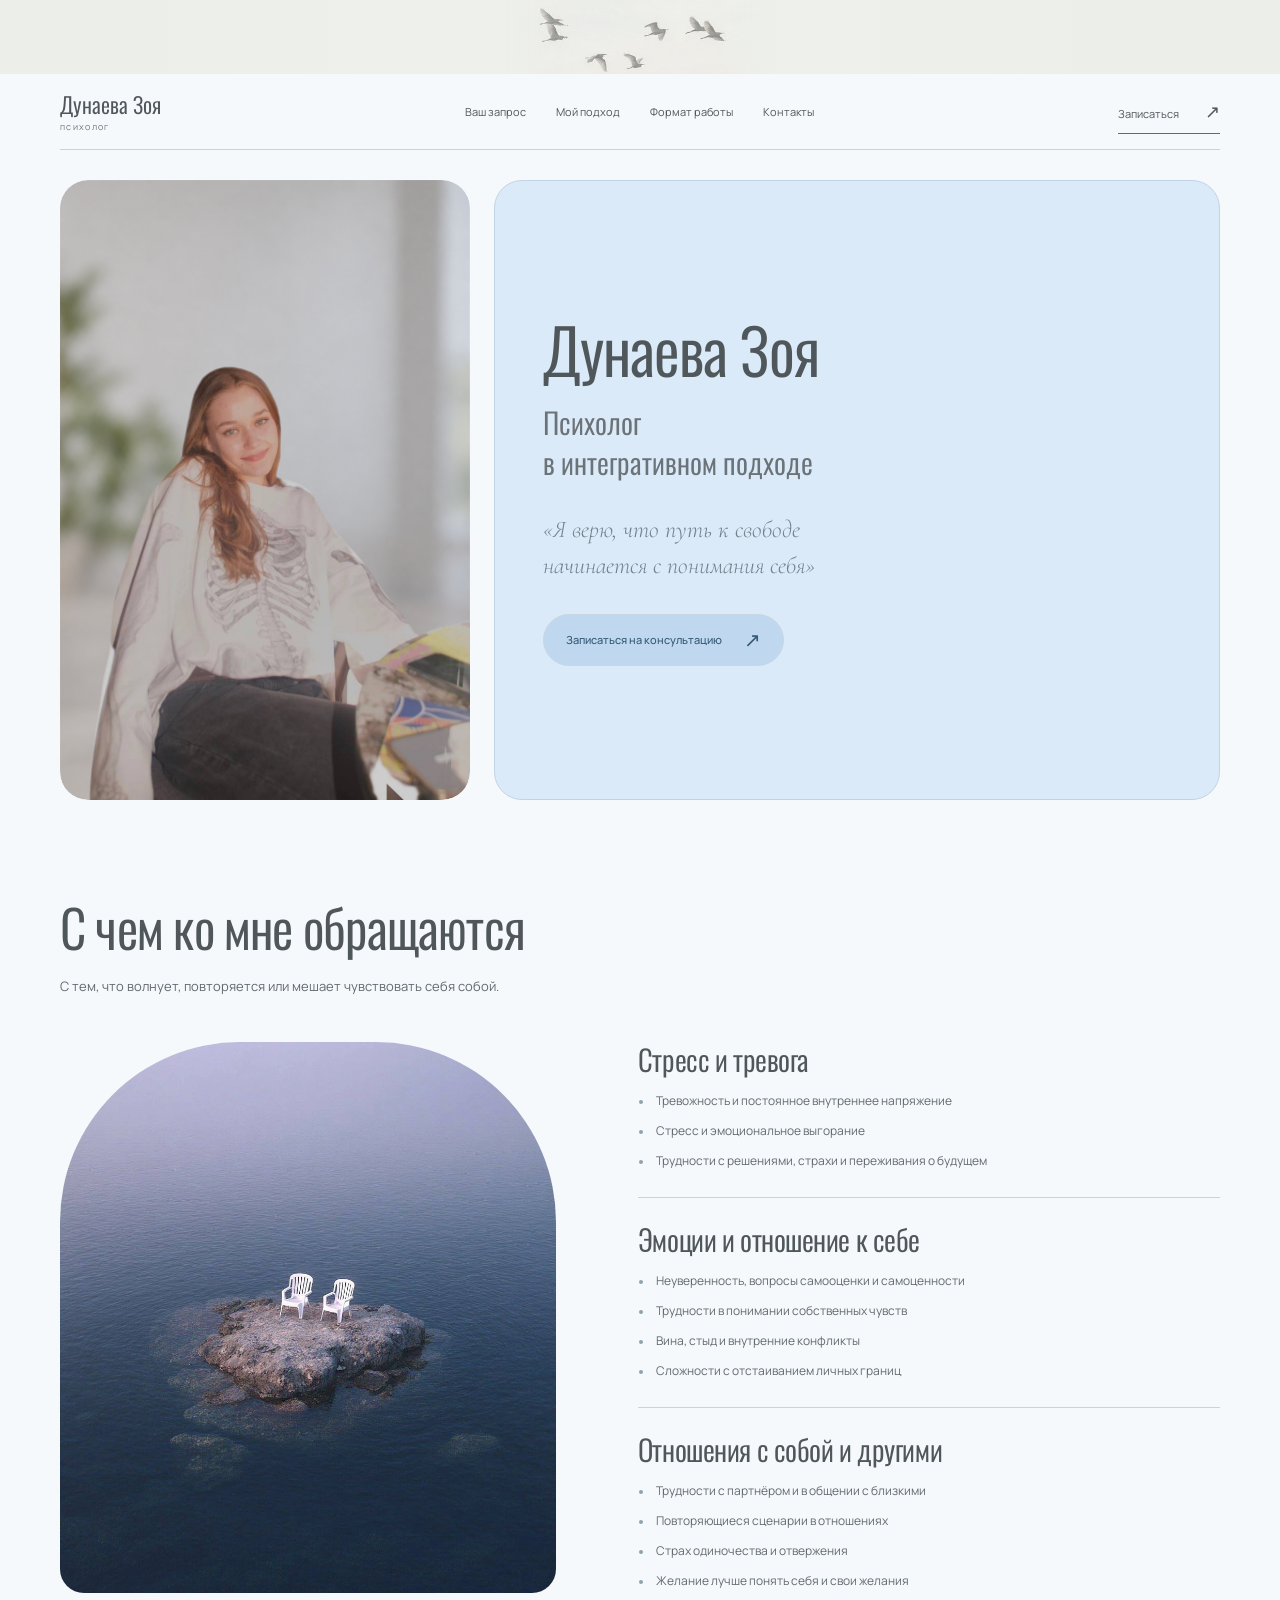
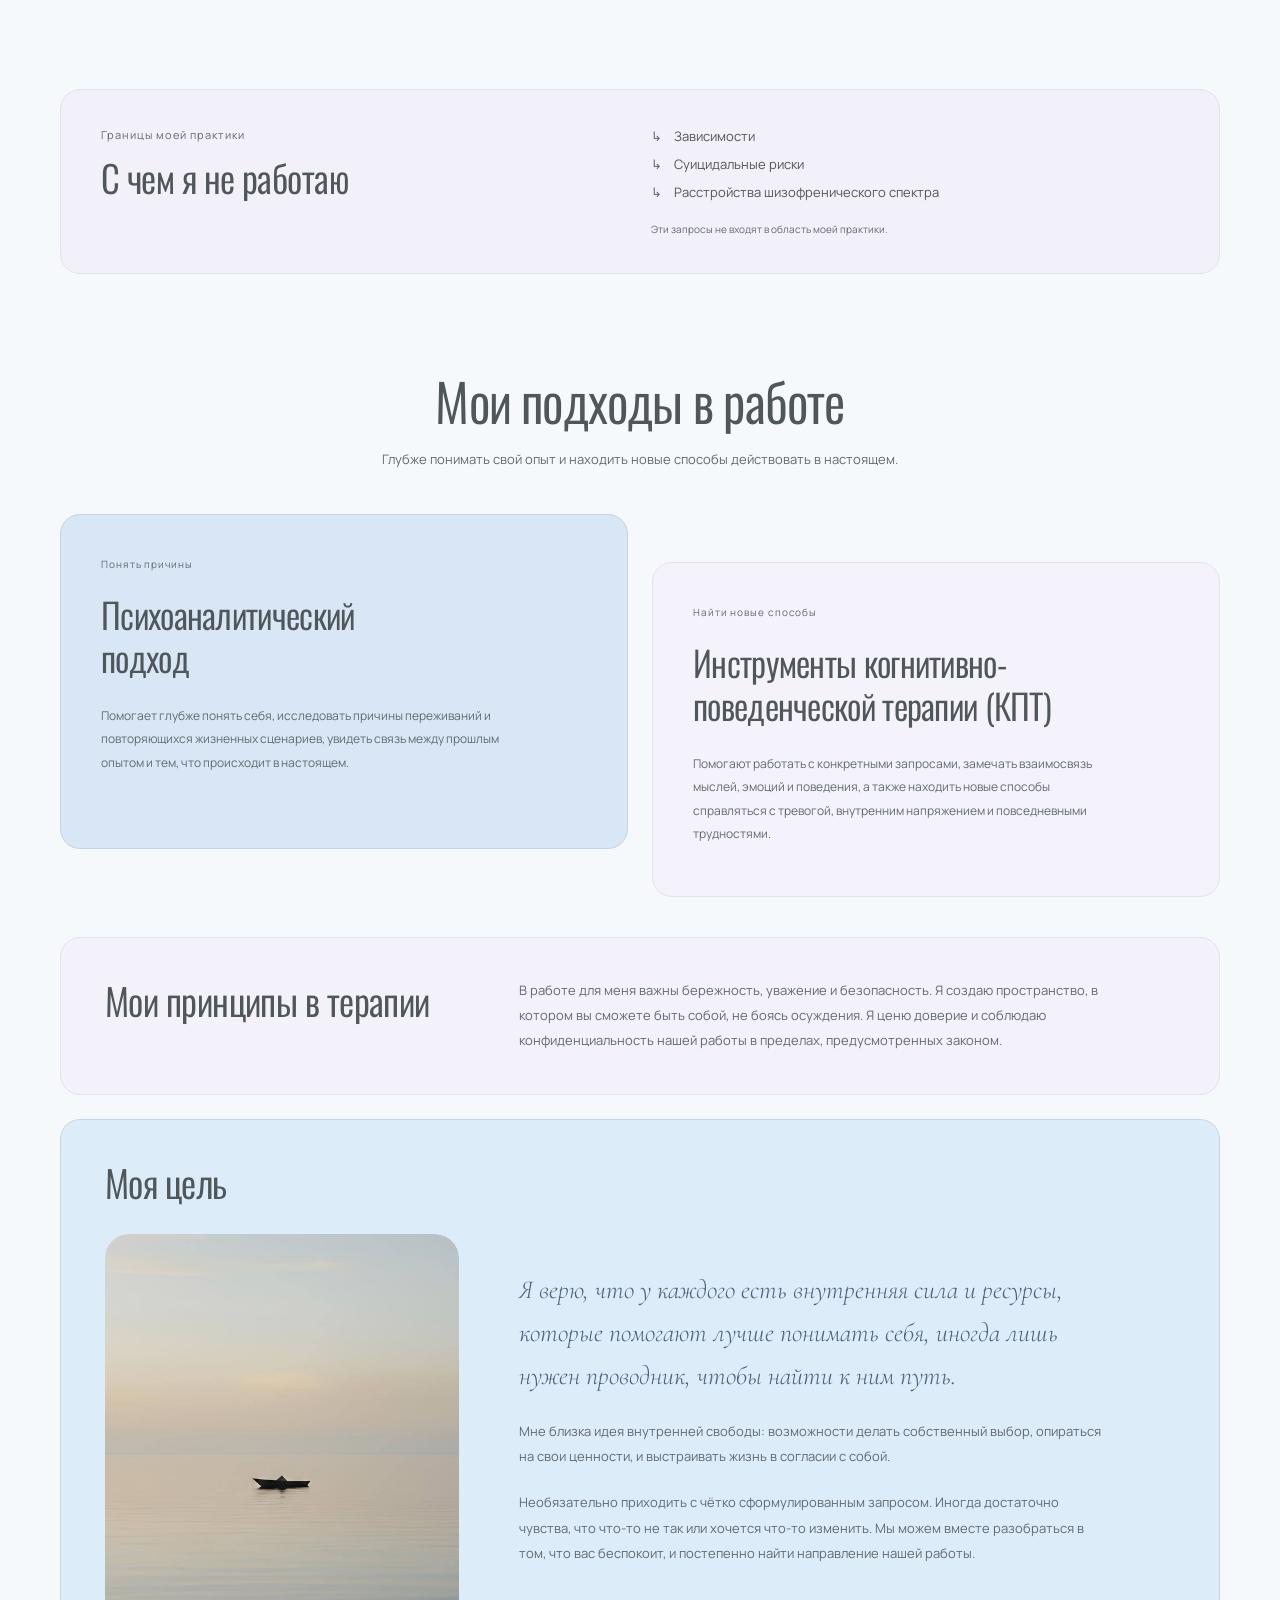
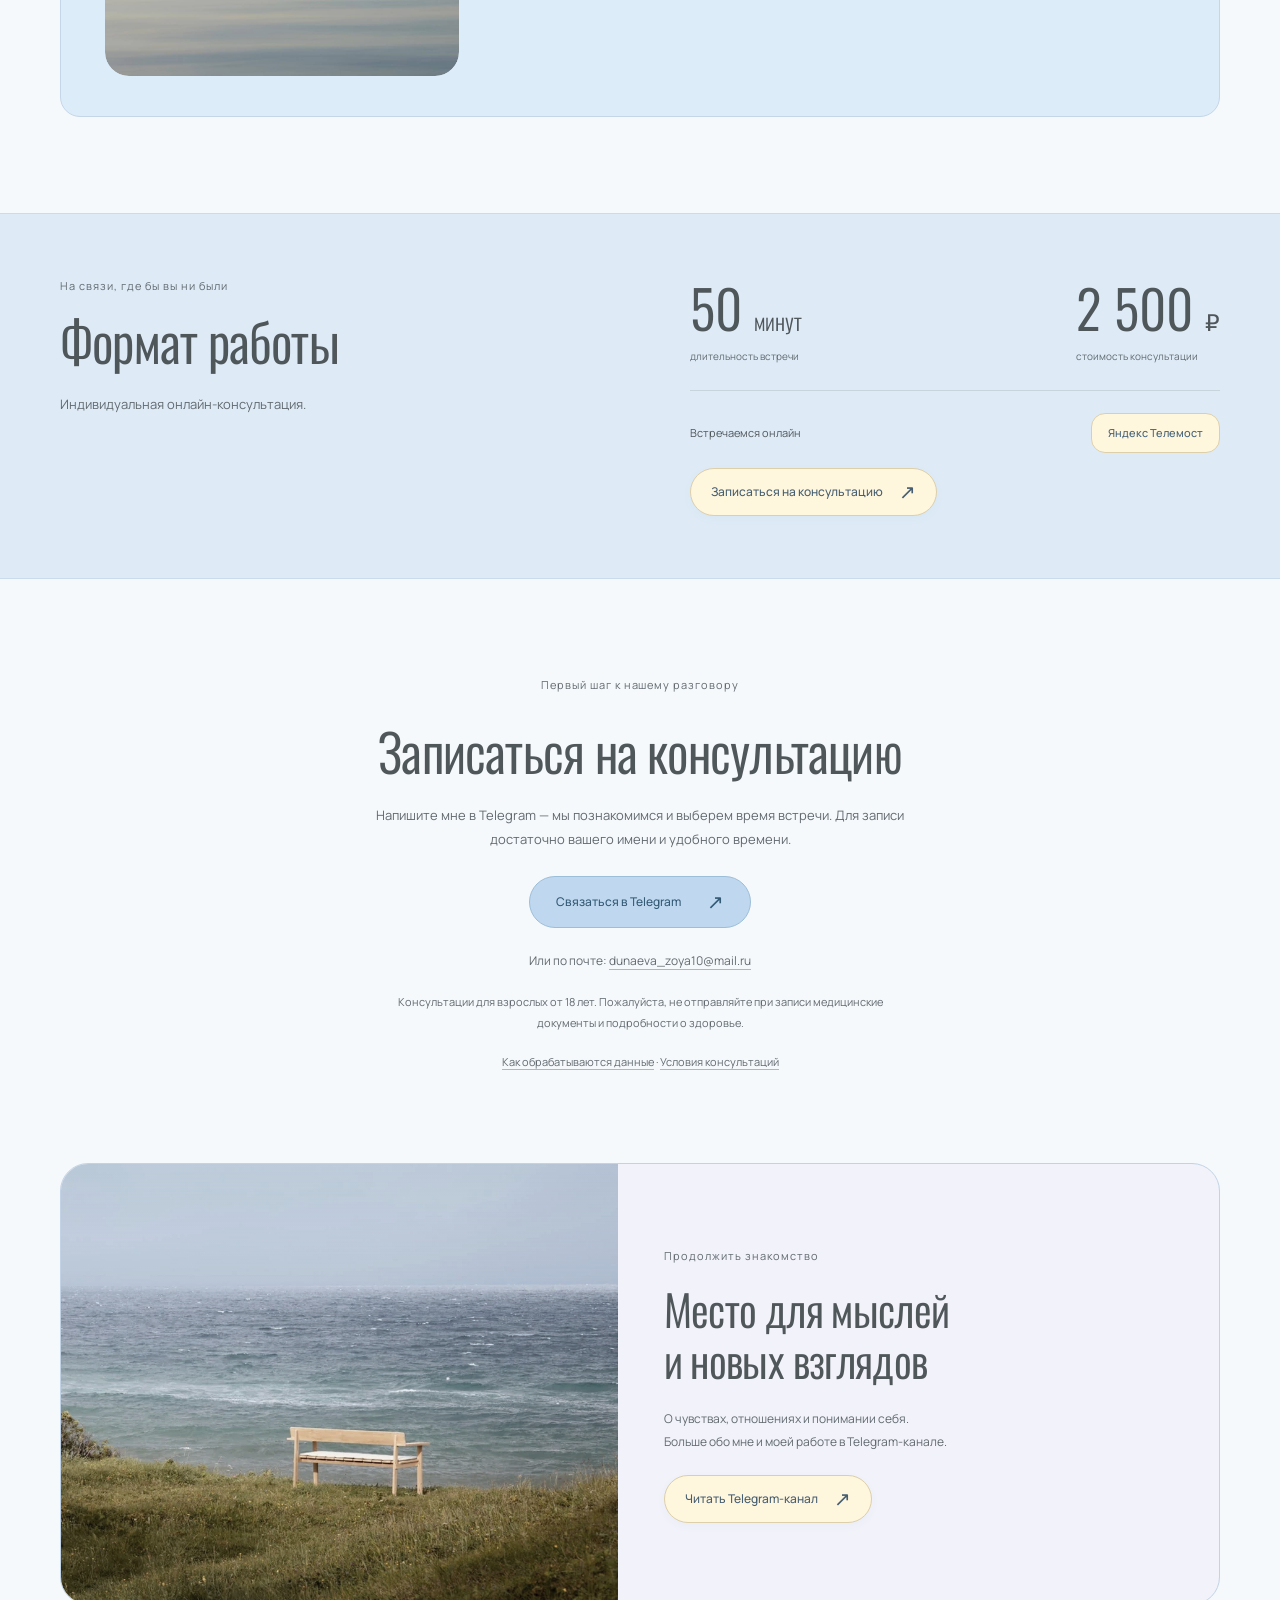
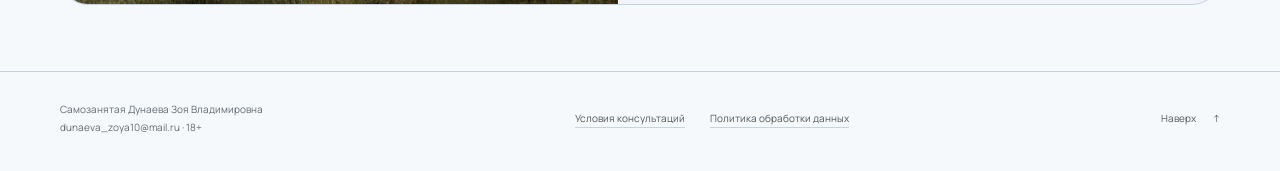
==== index.html @ 98faec57 "Publish static psychologist site for GitHub Pages" ====
<!doctype html>
<html lang="ru">
<head>
  <meta charset="utf-8">
  <meta name="viewport" content="width=device-width,initial-scale=1">
  <meta name="theme-color" content="#eaf0f3">
  <meta name="description" content="Дунаева Зоя, психолог в интегративном подходе. Индивидуальные онлайн-консультации: 50 минут, 2 500 ₽. Запись в Telegram.">
  <meta name="robots" content="noindex, nofollow">
  <title>Дунаева Зоя | Психолог в интегративном подходе</title>
  <link rel="icon" href="assets/favicon.svg" type="image/svg+xml">
  <link rel="preload" href="assets/oswald.woff2" as="font" type="font/woff2" crossorigin>
  <link rel="stylesheet" href="styles.css">
  <script src="app.js" defer></script>
</head>
<body>
  <a class="skip-link" href="#main">Перейти к содержимому</a>
  <div class="sky-strip" aria-hidden="true"><div class="sky-birds"><img src="assets/birds.webp" alt="" width="474" height="683"></div></div>
  <header class="header">
    <div class="container header-inner">
      <a class="wordmark" href="#home">Дунаева Зоя<span>психолог</span></a>
      <nav id="navigation" class="navigation" aria-label="Основная навигация"><a href="#requests">Ваш запрос</a><a href="#approach">Мой подход</a><a href="#format">Формат работы</a><a href="#contacts">Контакты</a></nav>
      <a class="nav-contact" href="#contacts">Записаться <span aria-hidden="true">↗</span></a>
      <button class="menu-toggle" type="button" aria-label="Открыть меню" aria-expanded="false" aria-controls="navigation"><span></span><span></span></button>
    </div>
  </header>

  <main id="main">
    <section class="hero container" id="home" aria-labelledby="hero-title">
      <div class="hero-portrait"><img class="portrait" src="assets/portrait-neutral-soft.webp" alt="Зоя Дунаева" width="1354" height="2048" fetchpriority="high"></div>
      <div class="hero-copy"><h1 id="hero-title">Дунаева Зоя</h1><p class="hero-role">Психолог<br>в интегративном подходе</p><p class="hero-quote">«Я верю, что путь к свободе начинается с понимания себя»</p><a class="button button-blue" href="#contacts">Записаться на консультацию <span aria-hidden="true">↗</span></a></div>
    </section>

    <section class="requests section container" id="requests" aria-labelledby="requests-title">
      <div class="section-heading"><h2 id="requests-title">С чем ко мне обращаются</h2><p>С тем, что волнует, повторяется или мешает чувствовать себя собой.</p></div>
      <div class="requests-layout"><figure class="chairs-photo"><img src="assets/chairs-blue.webp" alt="Два белых стула на небольшом островке среди голубого моря" width="960" height="1200" loading="lazy"></figure>
        <div class="request-groups"><article class="request-group"><h3>Стресс и тревога</h3><ul><li>Тревожность и постоянное внутреннее напряжение</li><li>Стресс и эмоциональное выгорание</li><li>Трудности с решениями, страхи и переживания о будущем</li></ul></article><article class="request-group"><h3>Эмоции и отношение к себе</h3><ul><li>Неуверенность, вопросы самооценки и самоценности</li><li>Трудности в понимании собственных чувств</li><li>Вина, стыд и внутренние конфликты</li><li>Сложности с отстаиванием личных границ</li></ul></article><article class="request-group"><h3>Отношения с собой и другими</h3><ul><li>Трудности с партнёром и в общении с близкими</li><li>Повторяющиеся сценарии в отношениях</li><li>Страх одиночества и отвержения</li><li>Желание лучше понять себя и свои желания</li></ul></article></div>
      </div>
    </section>

    <section class="boundaries container" aria-labelledby="boundaries-title"><div><p class="small-label">Границы моей практики</p><h2 id="boundaries-title">С чем я не работаю</h2></div><div class="boundaries-content"><ul><li>Зависимости</li><li>Суицидальные риски</li><li>Расстройства шизофренического спектра</li></ul><p>Эти запросы не входят в область моей практики.</p></div></section>

    <section class="approaches section container" id="approach" aria-labelledby="approach-title"><div class="section-heading"><h2 id="approach-title">Мои подходы в работе</h2><p>Глубже понимать свой опыт и находить новые способы действовать в настоящем.</p></div><div class="approach-grid"><article class="approach-card approach-deep"><p class="approach-caption">Понять причины</p><h3>Психоанали&shy;тический<br>подход</h3><p>Помогает глубже понять себя, исследовать причины переживаний и повторяющихся жизненных сценариев, увидеть связь между прошлым опытом и тем, что происходит в настоящем.</p></article><article class="approach-card approach-practical"><p class="approach-caption">Найти новые способы</p><h3>Инструменты когнитивно-<br>поведен&shy;ческой терапии (КПТ)</h3><p>Помогают работать с конкретными запросами, замечать взаимосвязь мыслей, эмоций и поведения, а также находить новые способы справляться с тревогой, внутренним напряжением и повседневными трудностями.</p></article></div></section>

    <section class="values container" id="principles" aria-label="Мои принципы и цель терапии">
      <article class="values-card values-principles" aria-labelledby="principles-title">
        <h2 id="principles-title">Мои принципы в терапии</h2>
        <div class="values-body"><p>В работе для меня важны бережность, уважение и безопасность. Я создаю пространство, в котором вы сможете быть собой, не боясь осуждения. Я ценю доверие и соблюдаю конфиденциальность нашей работы в пределах, предусмотренных законом.</p></div>
      </article>
      <article class="values-card values-goal" aria-labelledby="goal-title">
        <div class="goal-visual"><h2 id="goal-title">Моя цель</h2><figure class="goal-photo"><img src="assets/goal-boat.jpg" alt="Небольшая лодка на спокойной воде" width="1200" height="1800" loading="lazy"></figure></div>
        <div class="values-body">
          <p class="values-quote"><em>Я верю, что у каждого есть внутренняя сила и ресурсы, которые помогают лучше понимать себя, иногда лишь нужен проводник, чтобы найти к ним путь.</em></p>
          <p>Мне близка идея внутренней свободы: возможности делать собственный выбор, опираться на свои ценности, и выстраивать жизнь в согласии с собой.</p>
          <p>Необязательно приходить с чётко сформулированным запросом. Иногда достаточно чувства, что что-то не так или хочется что-то изменить. Мы можем вместе разобраться в том, что вас беспокоит, и постепенно найти направление нашей работы.</p>
        </div>
      </article>
    </section>

    <section class="format-section" id="format" aria-labelledby="format-title"><div class="container format-layout"><div class="format-intro"><p class="small-label">На связи, где бы вы ни были</p><h2 id="format-title">Формат работы</h2><p>Индивидуальная онлайн-консультация.</p></div><div class="format-details"><div class="format-numbers"><div><span class="format-value">50 <small>минут</small></span><p>длительность встречи</p></div><div><span class="format-value">2 500 <small>₽</small></span><p>стоимость консультации</p></div></div><div class="platform-row"><span>Встречаемся онлайн</span><strong class="platform-badge">Яндекс Телемост</strong></div><a class="button button-pastel" href="#contacts">Записаться на консультацию <span aria-hidden="true">↗</span></a></div></div></section>

    <section class="contacts section container" id="contacts" aria-labelledby="contacts-title">
      <p class="small-label">Первый шаг к нашему разговору</p><h2 id="contacts-title">Записаться на консультацию</h2>
      <p class="contact-intro">Напишите мне в Telegram — мы познакомимся и выберем время встречи. Для записи достаточно вашего имени и удобного времени.</p>
      <a class="button button-blue" href="https://t.me/dunaevazoya" target="_blank" rel="noopener noreferrer">Связаться в Telegram <span aria-hidden="true">↗</span></a>
      <p class="contact-email">Или по почте: <a href="mailto:dunaeva_zoya10@mail.ru">dunaeva_zoya10@mail.ru</a></p>
      <p class="contact-note">Консультации для взрослых от 18 лет. Пожалуйста, не отправляйте при записи медицинские документы и подробности о здоровье.</p>
      <p class="contact-legal"><a href="privacy/">Как обрабатываются данные</a><span aria-hidden="true"> · </span><a href="terms/">Условия консультаций</a></p>
    </section>

    <section class="journal container" aria-labelledby="journal-title"><div class="journal-photo"><img class="journal-image" src="assets/sea.webp" alt="Скамейка на тихом морском берегу" width="900" height="1600" loading="lazy"></div><div class="journal-content"><p class="small-label">Продолжить знакомство</p><h2 id="journal-title">Место для мыслей<br>и новых взглядов</h2><p>О чувствах, отношениях и понимании себя.<br>Больше обо мне и моей работе в Telegram-канале.</p><a class="button button-pastel" href="https://t.me/justliveandgo" target="_blank" rel="noopener noreferrer">Читать Telegram-канал <span aria-hidden="true">↗</span></a></div></section>
  </main>

  <footer class="footer"><div class="container footer-inner"><p>Самозанятая Дунаева Зоя Владимировна<br><a href="mailto:dunaeva_zoya10@mail.ru">dunaeva_zoya10@mail.ru</a> · 18+</p><div class="footer-links"><a href="terms/">Условия консультаций</a><a href="privacy/">Политика обработки данных</a></div><a href="#home" aria-label="Наверх страницы">Наверх <span aria-hidden="true">↑</span></a></div></footer>
</body>
</html>
---- styles.css ----
@font-face{font-family:'Cormorant Garamond';src:url('assets/cormorant-garamond-italic.woff2') format('woff2');font-style:italic;font-weight:300 700;font-display:swap}
@font-face{font-family:Lora;src:url('assets/lora-italic.woff2') format('woff2');font-style:italic;font-weight:400 700;font-display:swap}
@font-face{font-family:Oswald;src:url('assets/oswald.woff2') format('woff2');font-style:normal;font-weight:200 700;font-display:swap}
@font-face{font-family:Manrope;src:url('assets/manrope.woff2') format('woff2');font-style:normal;font-weight:200 800;font-display:swap}
@font-face{font-family:Cormorant;src:url('assets/cormorant.woff2') format('woff2');font-style:normal;font-weight:300 700;font-display:swap}
/* Soft blue-gray surfaces; cream is reserved for the primary action.
   Radii: pill actions, 28px feature surfaces, 20px content panels.
   Layers: sticky navigation 10, accessibility link 30, native dialog top layer. */
:root{--page:#f5f9fc;--surface:#fafcfd;--wash:#e5edf1;--ink:#50575b;--muted:#626a70;--line:#c7d4dc;--blue:#526e7f;--blue-hover:#425d6d;--hero:#daeaf8;--cream:#f6f0de;--soft-white:#f8fbfd;--action:#bfd8ef;--action-hover:#adcce6;--action-ink:#345a76;--radius:28px;color-scheme:light}
*{box-sizing:border-box}html{scroll-behavior:smooth;scroll-padding-top:96px}body{margin:0;background:var(--page);color:var(--ink);font-family:Manrope,Arial,sans-serif;font-size:14px;line-height:1.8;font-weight:400;-webkit-font-smoothing:antialiased}a{color:inherit;text-decoration:none}button{font:inherit;cursor:pointer}button,a{-webkit-tap-highlight-color:transparent}button{color:inherit}h1,h2,h3,p,figure,ul{margin:0}h1,h2,h3{font-family:Oswald,'Arial Narrow',sans-serif;font-weight:350;line-height:1.18;letter-spacing:-.015em}h2{font-size:clamp(36px,4.2vw,52px)}p{color:var(--muted)}a:focus-visible,button:focus-visible{outline:2px solid var(--blue);outline-offset:5px}::selection{background:var(--blue);color:var(--surface)}.container{width:min(1160px,calc(100% - 96px));margin-inline:auto}.section{padding-block:96px}.small-label{font-size:11px;letter-spacing:.09em;font-weight:400}.button{display:inline-flex;align-items:center;justify-content:center;gap:26px;padding:15px 26px;border-radius:100px;border:1px solid transparent;font-size:12px;font-weight:500;line-height:1.65;white-space:nowrap;transition:background .2s,transform .2s,box-shadow .2s}.button>span{font-size:20px;line-height:1;font-weight:300}.button:active{transform:translateY(1px)}.button-cream{background:var(--cream);color:#344c59}.button-cream:hover{background:#fff9e9;box-shadow:0 5px 18px #263c4414}.button-blue{background:var(--action);color:var(--action-ink);border-color:#9dbed9}.button-blue:hover{background:var(--action-hover)}.button-pastel{background:#fff6de;color:#465e70;border:1px solid #ddcfaa;box-shadow:0 3px 10px #54789809;white-space:normal;text-align:left;justify-content:space-between;gap:16px;padding:13px 20px;max-width:100%}.button-pastel:hover{background:#fffbe9;border-color:#cabc94}.text-link{display:inline-flex;align-items:center;gap:30px;font-size:12px;line-height:1.6;padding:8px 0;border:0;border-bottom:1px solid var(--line);background:transparent;color:var(--ink);transition:color .2s,border-color .2s}.text-link span{font-size:21px;font-weight:300}.text-link:hover{color:var(--blue-hover);border-color:var(--blue)}.skip-link{position:fixed;left:20px;top:-80px;z-index:30;background:var(--blue);color:var(--surface);padding:10px 15px}.skip-link:focus{top:15px}
.sky-strip{height:74px;background:#eceeea;overflow:hidden;position:relative}.sky-strip::after{content:'';position:absolute;inset:0;background:linear-gradient(90deg,#eceeea00,#f8faf632 45%,#eceeea00);pointer-events:none}.sky-birds{position:absolute;inset:0;margin:auto;width:270px;overflow:hidden;mask-image:linear-gradient(90deg,transparent,#000 18%,#000 82%,transparent)}.sky-birds img{position:absolute;width:100%;height:auto;top:50%;transform:translateY(-55%);filter:saturate(.25) brightness(1.14);opacity:.54}.header{position:sticky;top:0;z-index:10;background:#f5f9fcf5;backdrop-filter:blur(12px)}.header-inner{height:76px;display:flex;justify-content:space-between;align-items:center;gap:25px;border-bottom:1px solid var(--line)}.wordmark{font-family:Oswald,'Arial Narrow',sans-serif;font-size:22px;font-weight:350;white-space:nowrap;line-height:1.3}.wordmark span{display:block;font-family:Manrope,Arial,sans-serif;font-size:9px;letter-spacing:.15em;color:var(--muted);margin-top:3px}.navigation{display:flex;gap:30px;align-items:center;font-size:11px}.navigation a{white-space:nowrap;padding-block:6px;transition:color .2s}.navigation a:hover{color:#213f52}.nav-contact{font-size:11px;border-bottom:1px solid var(--blue);padding:6px 0;white-space:nowrap}.nav-contact span{font-size:18px;margin-left:24px}.menu-toggle{display:none;background:none;border:0;padding:10px}.menu-toggle span{display:block;width:22px;height:1px;margin:6px 0;background:var(--ink)}
/* Separate photo and text panels; frame boundaries provide natural cropping. */
.hero{margin-top:30px;display:grid;grid-template-columns:minmax(0,410px) minmax(0,1fr);gap:24px;height:auto;min-height:0;isolation:isolate;align-items:stretch}
.hero-portrait{position:relative;height:auto;min-width:0;overflow:hidden;border-radius:var(--radius);align-self:start}
.portrait{display:block;width:100%;height:auto;border-radius:inherit}
.hero-copy{height:100%;display:flex;flex-direction:column;align-items:flex-start;justify-content:center;padding:42px 48px;border-radius:var(--radius);background:var(--hero);min-width:0}
.hero h1{color:var(--ink);font-size:clamp(47px,4.9vw,68px);font-weight:350;line-height:1.12}
.hero-role{font-family:Oswald,'Arial Narrow',sans-serif;font-weight:350;color:#6b7278;font-size:29px;line-height:1.4;margin-top:17px}
.hero-quote{font-family:'Cormorant Garamond',Georgia,serif;font-style:italic;color:#74828e;font-size:24px;line-height:1.5;font-weight:300;max-width:360px;margin-top:29px;letter-spacing:normal;text-wrap:balance}
.hero .button{margin-top:30px;font-size:11px;padding:15px 22px;gap:22px;border-color:#c8d7e1}
.hero .button:focus-visible{outline-color:var(--blue)}
.section-heading{max-width:760px;margin-bottom:44px}.section-heading>p{font-size:13px;margin-top:17px;max-width:600px}.requests-layout{display:grid;grid-template-columns:.92fr 1.08fr;gap:82px;align-items:start}.chairs-photo{padding-top:9px;position:sticky;top:115px}.chairs-photo img{display:block;width:100%;aspect-ratio:4/4.7;object-fit:cover;object-position:50% 65%;border-radius:180px 180px 24px 24px;filter:saturate(.25);opacity:.9}.request-group+.request-group{margin-top:24px;padding-top:24px;border-top:1px solid var(--line)}.request-group h3{font-size:29px;margin-bottom:14px}.request-group ul{list-style:none;padding:0;display:grid;gap:8px}.request-group li{position:relative;padding-left:18px;color:var(--muted);font-size:12px;line-height:1.85}.request-group li::before{content:'';width:4px;height:4px;border-radius:50%;background:#8fa3ae;position:absolute;left:1px;top:10px}
.boundaries{background:#f2f0f8;border-radius:20px;padding:35px 40px;display:grid;grid-template-columns:1fr 1.1fr;gap:70px}.boundaries .small-label{margin-bottom:12px}.boundaries h2{font-size:37px}.boundaries-content{align-self:center}.boundaries-content ul{list-style:none;padding:0;display:grid;gap:5px}.boundaries-content li{font-size:13px}.boundaries-content li::before{content:'↳';margin-right:12px;color:var(--muted)}.boundaries-content>p{font-size:10px;margin-top:15px}
.approaches{padding-bottom:40px}.approaches .section-heading{text-align:center;margin-inline:auto;margin-bottom:42px}.approaches .section-heading p{margin-inline:auto}.approach-grid{display:grid;grid-template-columns:1fr 1fr;gap:24px;align-items:start}.approach-card{padding:40px 40px 43px;border-radius:20px;position:relative;overflow:hidden;min-height:335px}.approach-deep{background:#d8e6f6}.approach-practical{background:#f4f2fa;margin-top:48px}.approach-caption{font-size:10px;letter-spacing:.09em;margin-bottom:20px}.approach-card h3{hyphens:manual;overflow-wrap:break-word;font-size:35px;line-height:1.25;letter-spacing:-.02em;position:relative}.approach-card>p:last-child{font-size:12px;line-height:1.95;margin-top:24px;max-width:415px;position:relative}.approach-abbreviation{position:absolute;right:24px;top:30px;font-family:Oswald,sans-serif;font-weight:200;line-height:1;font-size:74px;letter-spacing:-.04em;color:#d7e1e5;opacity:.7;pointer-events:none}.approach-practical h3{max-width:365px}
.format-section{padding-block:62px;background:#deebf7}.format-layout{display:grid;grid-template-columns:1fr 1fr;gap:100px}.format-intro .small-label{margin-bottom:15px}.format-intro>p:last-child{font-size:13px;max-width:325px;margin-top:21px}.format-details{align-self:center}.format-numbers{display:flex;gap:65px;justify-content:space-between}.format-value{font-family:Oswald,'Arial Narrow',sans-serif;font-size:53px;font-weight:350;line-height:1.2;white-space:nowrap}.format-value small{font-size:23px;font-weight:300}.format-numbers p{font-size:10px;margin-top:8px}.platform-row{display:flex;flex-wrap:wrap;justify-content:space-between;gap:12px;align-items:center;border-top:1px solid var(--line);padding-top:22px;margin-top:25px;font-size:11px}.platform-row strong{font-weight:500}.platform-badge{display:inline-flex;align-items:center;justify-content:center;padding:10px 16px;background:#fff6de;border:1px solid #ddcfaa;border-radius:14px;color:#46637a;line-height:1.6}.platform-row strong span{margin-left:14px}.format-details .button{margin-top:15px}
.contacts{text-align:center;padding-block:96px 90px}.contacts .small-label{margin-bottom:22px}.contacts h2{font-size:clamp(36px,4.2vw,52px);line-height:1.3}.contacts h2>span{color:var(--muted)}.contacts .button{margin-top:32px}.availability-note{font-size:10px;margin-top:14px}.journal{display:grid;grid-template-columns:1fr 1.08fr;overflow:hidden;min-height:370px;border-radius:var(--radius);background:#f1f2fa;margin-bottom:66px}.journal-photo{position:relative;min-width:0;overflow:hidden}.journal-photo::after{content:"";position:absolute;inset:0;background:linear-gradient(to bottom,#6b92b344,transparent 66%);pointer-events:none;mix-blend-mode:multiply}.journal-image{display:block;width:100%;height:100%;max-height:440px;object-fit:cover;object-position:center 67%;filter:saturate(.65)}.journal-content{padding:42px 46px;align-self:center}.journal-content .small-label{margin-bottom:17px}.journal-content h2{font-size:43px;line-height:1.2}.journal-content>p:not(.small-label):not(.channel-note){font-size:12px;line-height:1.95;margin-top:21px}.journal-content .button{margin-top:21px}.journal-content .channel-note{font-size:9px;margin-top:10px}.footer{padding-block:28px 35px;border-top:1px solid var(--line)}.footer-inner{display:flex;justify-content:space-between;gap:25px;align-items:center}.footer p,.footer a,.footer button{font-size:10px}.footer-links{display:flex;gap:25px}.footer button{background:none;padding:3px 0;border:0;border-bottom:1px solid var(--line);color:var(--muted)}.footer a>span{margin-left:15px}
.notice-dialog{border:1px solid var(--line);border-radius:24px;background:var(--page);color:var(--ink);padding:44px 38px 35px;width:min(460px,calc(100% - 32px));max-height:85vh;box-shadow:0 16px 70px #354d5b26}.notice-dialog::backdrop{background:#334b5966;backdrop-filter:blur(5px)}.notice-dialog .small-label{font-size:10px;max-width:85%;margin-bottom:20px}.notice-dialog h2{font-size:39px;line-height:1.2;max-width:340px}.notice-dialog #notice-description{font-size:13px;margin-top:22px;line-height:1.85}.dialog-close{position:absolute;right:19px;top:12px;font-size:29px;font-weight:300;padding:3px 8px;border:0;background:transparent;line-height:1.3}.notice-dialog .button{margin-top:28px;padding:12px 28px;font-size:12px}
@media(min-width:1500px){.hero{height:auto}.portrait{min-height:0}}
@media(max-width:1100px){.container{width:calc(100% - 64px)}.hero-copy{padding:45px 28px}.hero{height:auto;grid-template-columns:minmax(0,.9fr) minmax(0,1.1fr)}.portrait{min-height:0}.hero h1{font-size:57px}.hero-role{font-size:27px}.hero-quote{font-size:24px}.navigation{gap:22px}.requests-layout{gap:55px}.format-layout{gap:65px}.approach-card{padding:35px 30px}.approach-card h3{font-size:32px}.approach-abbreviation{font-size:65px}.boundaries{gap:45px}.journal-content{padding:35px}.journal-content h2{font-size:39px}}
@media(max-width:850px){.container{width:calc(100% - 48px)}.header-inner{height:70px;gap:18px}.navigation{gap:18px;font-size:10px}.wordmark{font-size:20px}.nav-contact{font-size:10px}.nav-contact span{margin-left:13px}.hero{margin-top:24px;height:auto;min-height:0}.hero-copy{padding:35px 23px}.hero h1{font-size:48px}.hero-role{font-size:24px}.hero-quote{font-size:24px;margin-top:22px}.hero-kicker{font-size:8px;margin-bottom:20px}.hero .button{font-size:10px;padding:13px 17px;gap:17px;margin-top:26px}.portrait{min-height:0}.requests-layout{gap:37px}.request-group h3{font-size:26px}.request-group li{font-size:11px}.chairs-photo img{aspect-ratio:4/6}.boundaries{padding:30px;gap:32px}.boundaries h2{font-size:33px}.boundaries-content li{font-size:11px}.approach-card{padding:30px 25px;min-height:365px}.approach-card h3{font-size:29px}.approach-card>p:last-child{font-size:11px}.format-layout{gap:40px}.format-numbers{gap:20px}.format-value{font-size:46px}.format-value small{font-size:19px}.platform-row{font-size:10px}.journal-content{padding:32px}.journal-content h2{font-size:34px}.journal-content>p:not(.small-label):not(.channel-note){font-size:11px}.footer-inner{gap:15px}.footer-links{gap:17px}.footer p,.footer a,.footer button{font-size:9px}}
@media(max-width:700px){html{scroll-padding-top:90px}.container{width:calc(100% - 36px)}.section{padding-block:64px}.sky-strip{height:48px}.sky-birds{width:210px}.sky-birds img{transform:translateY(-55%)}.header-inner{height:69px}.wordmark{font-size:21px}.wordmark span{font-size:8px}.nav-contact{margin-left:auto;font-size:10px}.nav-contact span{margin-left:16px}.menu-toggle{display:block;margin-right:-5px}.navigation{display:none;position:absolute;top:69px;left:0;right:0;background:var(--page);padding:24px;border-bottom:1px solid var(--line);font-size:13px;gap:15px;box-shadow:0 10px 20px #354d5b0d}.navigation.is-open{display:flex;flex-direction:column;align-items:flex-start}.hero{margin-top:18px;grid-template-columns:1fr;height:auto;min-height:0;gap:14px}.hero-portrait{height:auto;min-height:0;order:0;border-radius:24px}.portrait{min-height:0;height:auto;border-radius:24px}.hero-portrait::after{box-shadow:none}.hero-copy{order:1;padding:30px 28px 34px;border-radius:24px}.hero h1{font-size:clamp(45px,12vw,65px)}.hero-kicker{font-size:8px;letter-spacing:.08em;margin-bottom:15px}.hero-role{font-size:26px;margin-top:12px;line-height:1.4}.hero-role br{display:none}.hero-quote{font-size:24px;max-width:340px;margin-top:22px}.hero .button{font-size:11px;padding:15px 21px;gap:25px;margin-top:25px}.section-heading{margin-bottom:30px}.section-heading>p{font-size:12px;line-height:1.8;margin-top:16px}.requests-layout{grid-template-columns:1fr;gap:30px}.chairs-photo{position:relative;top:auto;padding-top:0}.chairs-photo img{aspect-ratio:1.45;object-position:50% 78%;border-radius:130px 130px 22px 22px}.request-group h3{font-size:28px;margin-bottom:13px}.request-group li{font-size:12px;line-height:1.85}.request-group+.request-group{margin-top:23px;padding-top:23px}.boundaries{grid-template-columns:1fr;gap:24px;padding:28px 25px}.boundaries h2{font-size:34px}.boundaries .small-label{font-size:10px}.boundaries-content li{font-size:12px}.boundaries-content>p{font-size:10px}.approaches .section-heading{text-align:left;margin-bottom:30px}.approach-grid{grid-template-columns:1fr;gap:20px}.approach-card{padding:30px 27px 33px;min-height:0}.approach-practical{margin-top:0}.approach-card h3{font-size:32px}.approach-caption{font-size:10px;margin-bottom:18px}.approach-card>p:last-child{font-size:12px;margin-top:22px;line-height:1.9}.approach-abbreviation{font-size:68px;right:20px;top:29px}.format-section{padding-block:46px}.format-layout{grid-template-columns:1fr;gap:33px}.format-intro>p:last-child{font-size:12px;margin-top:20px;max-width:330px}.format-intro .small-label{font-size:10px;margin-bottom:15px}.format-numbers{gap:25px;justify-content:flex-start}.format-numbers>div{flex:1}.format-value{font-size:48px}.format-value small{font-size:21px}.platform-row{font-size:11px;margin-top:25px;padding-top:19px}.format-details .button{font-size:11px;margin-top:17px}.contacts{padding-block:67px 64px}.contacts .small-label{font-size:9px;margin-bottom:18px}.contacts h2{font-size:36px;line-height:1.35}.contacts h2 br{display:none}.contacts .button{margin-top:27px;font-size:12px}.availability-note{font-size:9px;margin-top:12px}.journal{grid-template-columns:1fr;min-height:0;margin-bottom:45px;border-radius:24px}.journal-image{height:275px;max-height:none;object-position:center 68%}.journal-content{padding:30px 27px 33px}.journal-content h2{font-size:38px}.journal-content .small-label{font-size:10px;margin-bottom:17px}.journal-content>p:not(.small-label):not(.channel-note){font-size:12px;margin-top:20px}.journal-content .button{font-size:12px;margin-top:20px}.journal-content .channel-note{font-size:9px}.footer{padding-block:24px 28px}.footer-inner{flex-wrap:wrap;gap:19px}.footer-inner>p{font-size:10px;width:75%;order:0}.footer-inner>a{order:1;margin-left:auto;font-size:10px}.footer-links{order:2;width:100%;flex-wrap:wrap;gap:10px 22px}.footer button{font-size:10px}.footer a>span{margin-left:8px}.notice-dialog{padding:39px 26px 30px}.notice-dialog h2{font-size:36px}}
@media(max-width:370px){.hero-portrait{height:auto}.hero-copy{padding-inline:23px}.hero h1{font-size:45px}.hero-role{font-size:24px}.hero-quote{font-size:24px}.hero .button{gap:15px;padding-inline:18px;font-size:10px}.format-value{font-size:42px}.format-value small{font-size:18px}}
/* On desktop the photograph and text have the same height. */
.requests-layout{align-items:stretch}
.chairs-photo{position:relative;top:auto;padding-top:0;min-height:0}
.chairs-photo img{position:absolute;inset:0;height:100%;aspect-ratio:auto;object-position:50% 50%;filter:none;opacity:1}

@media(max-width:700px){.chairs-photo img{position:static;height:auto;aspect-ratio:1.45;object-position:50% 54%}}
/* More distinct blue and lavender surfaces, with the existing radius scale. */
.hero-copy,.approach-deep,.journal{border:1px solid #c2d3e5}
.boundaries,.approach-practical{border:1px solid #e5e0ed}
.format-section{border-block:1px solid #cadbee}
.values{padding-block:0 96px}
.values-card{display:grid;grid-template-columns:.7fr 1.3fr;gap:60px;padding:40px 44px;border-radius:20px;border:1px solid #e5e0ed;min-width:0}
.values-card+.values-card{margin-top:24px}
.values-principles{background:#f3f1f9}
.values-goal{background:#ddecf9;border-color:#c5d6e8}
.values-card h2{font-size:37px;line-height:1.25;text-wrap:balance}
.values-body{min-width:0;max-width:65ch}
.values-body p{font-size:13px;line-height:1.95}
.values-body p+p{margin-top:21px}
.values-body .values-quote{font-family:'Cormorant Garamond',Georgia,serif;font-size:26px;line-height:1.65;font-weight:300;color:#4b627b}
.values-quote em{font-style:italic}
@media(max-width:1100px){.values-card{gap:36px;padding:35px}.values-card h2{font-size:34px}.values-body .values-quote{font-size:19px}}
@media(max-width:850px){.values-card{grid-template-columns:.75fr 1.25fr;gap:28px;padding:30px}.values-card h2{font-size:31px}.values-body p{font-size:12px}}
@media(max-width:700px){.approaches.section{padding-bottom:28px}.values{padding-bottom:64px}.values-card{grid-template-columns:1fr;gap:22px;padding:29px 25px}.values-card+.values-card{margin-top:20px}.values-card h2{font-size:34px;text-wrap:initial}.values-body p{font-size:12px;line-height:1.9}.values-body .values-quote{font-size:25px;line-height:1.65}.values-body p+p{margin-top:19px}}
.goal-visual{min-width:0}
.goal-photo{margin-top:28px;border-radius:24px;overflow:hidden}
.goal-photo img{display:block;width:100%;height:auto;aspect-ratio:4/5;object-fit:cover;object-position:50% 60%;border-radius:inherit}
.values-goal .values-body{align-self:center}
.contact-intro{max-width:550px;margin:20px auto 0;font-size:13px}
.contacts>.button{margin-top:25px}
.contact-email{font-size:12px;margin-top:22px}
.contact-email a,.contact-legal a,.legal-document a,.legal-header>a:last-child{border-bottom:1px solid #a7b9c6}
.contact-note{max-width:520px;margin:20px auto 0;font-size:11px;line-height:1.9}
.contact-legal{font-size:11px;margin-top:18px;line-height:2}
.footer-links a{border-bottom:1px solid var(--line)}
.legal-header{display:flex;align-items:center;justify-content:space-between;gap:24px;padding-block:30px;border-bottom:1px solid var(--line)}
.legal-header>a:last-child{font-size:12px;white-space:nowrap}
.legal-document{max-width:850px;padding-block:55px 70px;overflow-wrap:anywhere}
.legal-document h1{font-size:clamp(34px,5vw,53px);line-height:1.25;margin-top:20px;max-width:750px}
.legal-document .legal-lead{font-size:16px;line-height:1.9;margin-top:25px}
.legal-document section{margin-top:34px}
.legal-document h2{font-size:28px;line-height:1.4;margin-bottom:14px}
.legal-document p{font-size:14px;line-height:1.95}
.legal-document p+p{margin-top:15px}
@media(max-width:700px){.contact-intro{font-size:12px}.contact-note,.contact-legal{font-size:11px}.legal-header{padding-block:22px}.legal-document{padding-block:35px 50px}.legal-document p{font-size:13px}.legal-document .legal-lead{font-size:14px}.legal-document h2{font-size:26px}.legal-document .small-label{font-size:9px}.footer-links a{font-size:10px}}
@media(max-width:700px){.goal-photo{width:100%;max-width:270px;margin:24px auto 4px;border-radius:22px}.goal-photo img{aspect-ratio:1.1;object-position:50% 60%}}
@media(prefers-reduced-motion:reduce){html{scroll-behavior:auto}*,*::before,*::after{transition:none!important;animation:none!important}}
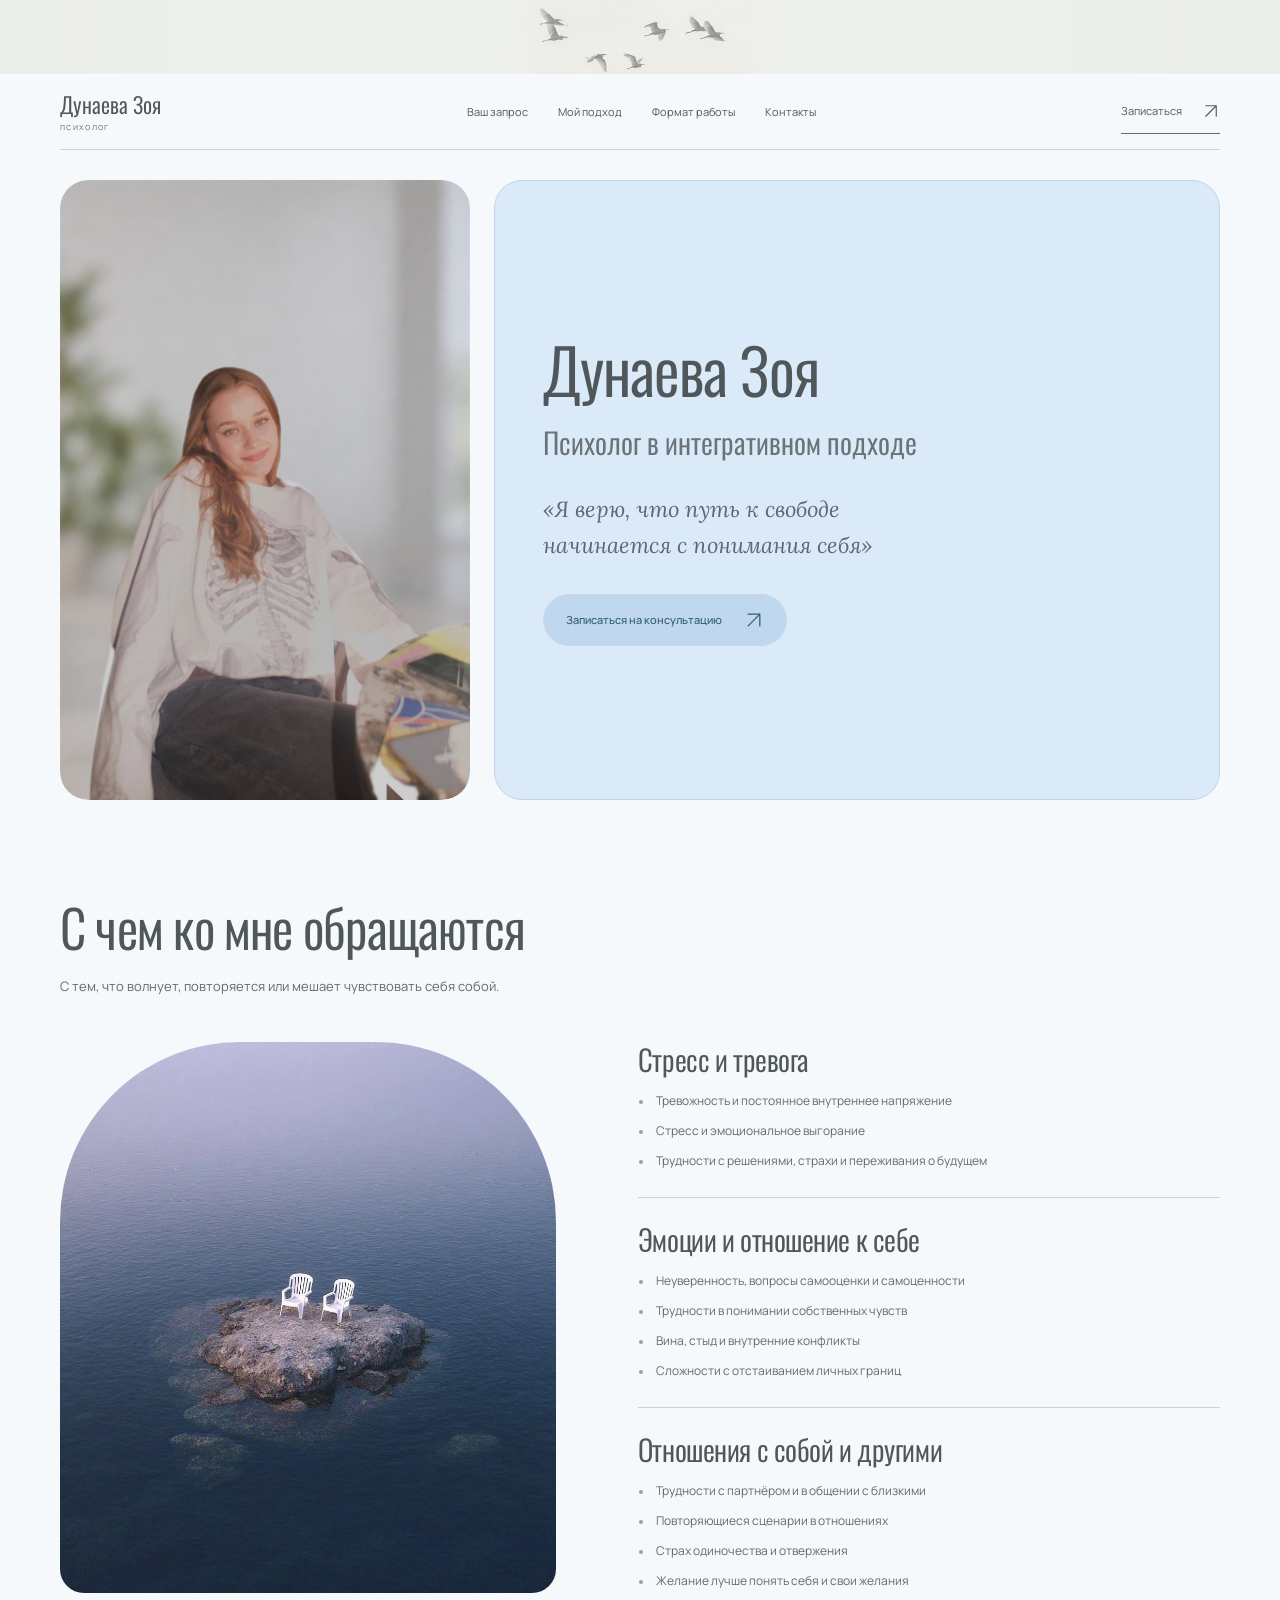
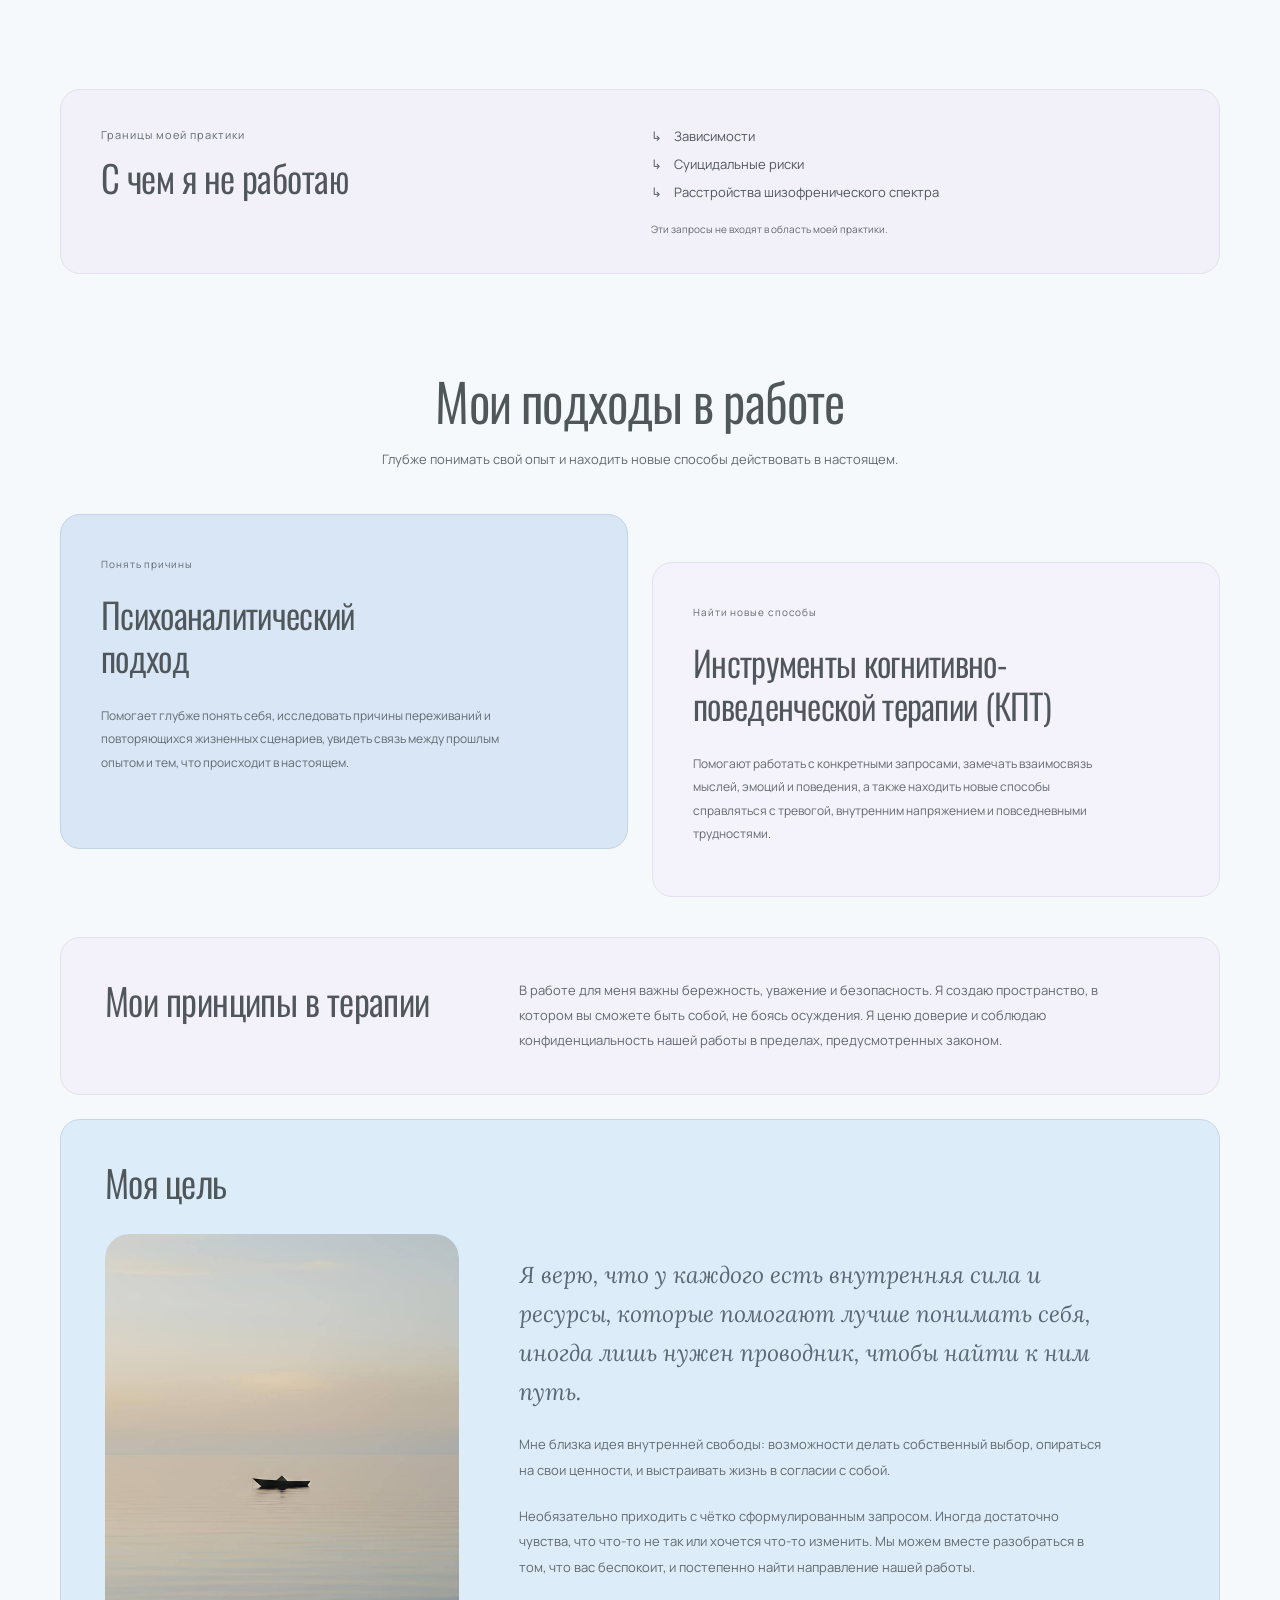
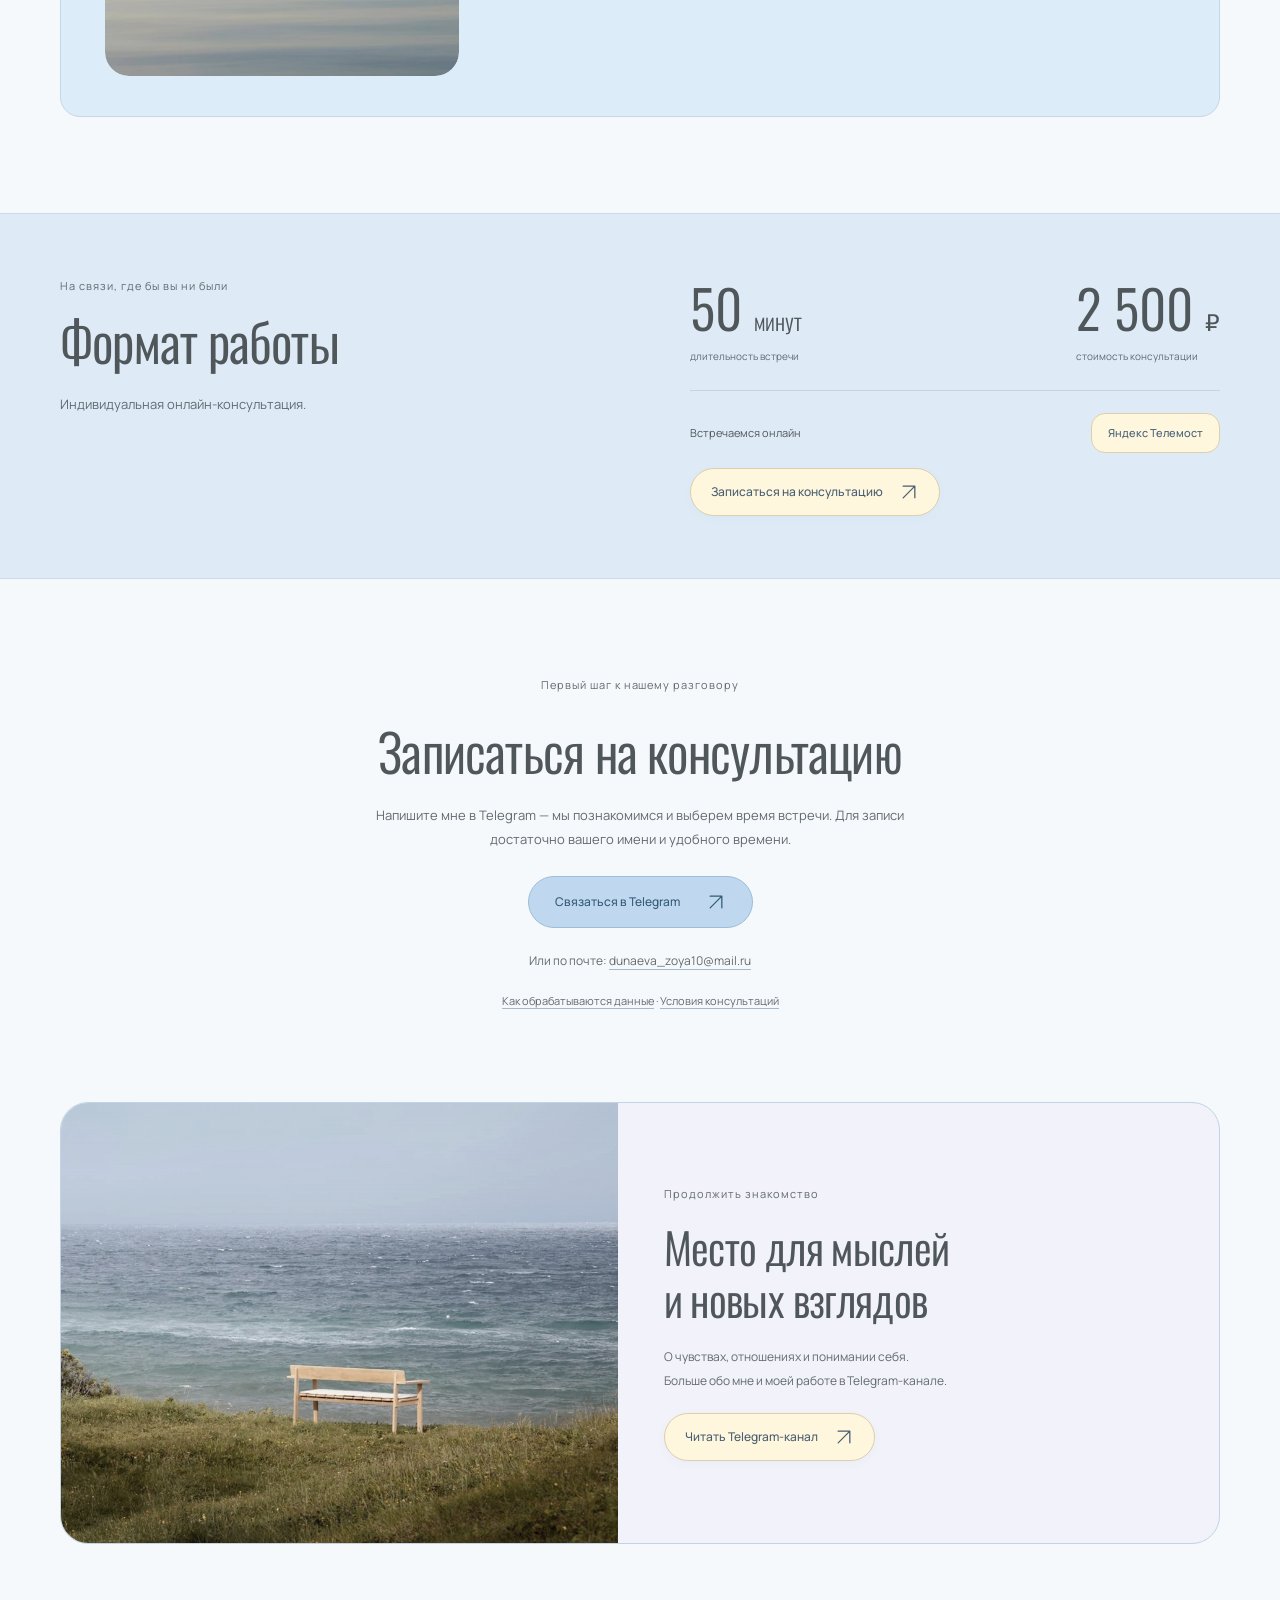
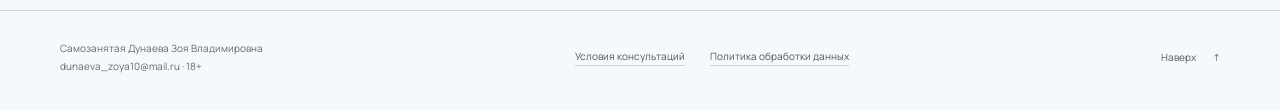
==== commit a4718b5a: "Improve mobile typography and remove contact notice" ====
--- a/index.html
+++ b/index.html
@@ -9,7 +9,7 @@
   <title>Дунаева Зоя | Психолог в интегративном подходе</title>
   <link rel="icon" href="assets/favicon.svg" type="image/svg+xml">
   <link rel="preload" href="assets/oswald.woff2" as="font" type="font/woff2" crossorigin>
-  <link rel="stylesheet" href="styles.css">
+  <link rel="stylesheet" href="styles.css?v=20261028-2">
   <script src="app.js" defer></script>
 </head>
 <body>
@@ -19,7 +19,7 @@
     <div class="container header-inner">
       <a class="wordmark" href="#home">Дунаева Зоя<span>психолог</span></a>
       <nav id="navigation" class="navigation" aria-label="Основная навигация"><a href="#requests">Ваш запрос</a><a href="#approach">Мой подход</a><a href="#format">Формат работы</a><a href="#contacts">Контакты</a></nav>
-      <a class="nav-contact" href="#contacts">Записаться <span aria-hidden="true">↗</span></a>
+      <a class="nav-contact" href="#contacts">Записаться <svg class="arrow-icon" viewBox="0 0 24 24" fill="none" aria-hidden="true" focusable="false"><path d="M5 19 19 5M5 5h14v14" stroke="currentColor" stroke-width="1.5" stroke-linecap="round" stroke-linejoin="round"/></svg></a>
       <button class="menu-toggle" type="button" aria-label="Открыть меню" aria-expanded="false" aria-controls="navigation"><span></span><span></span></button>
     </div>
   </header>
@@ -27,7 +27,7 @@
   <main id="main">
     <section class="hero container" id="home" aria-labelledby="hero-title">
       <div class="hero-portrait"><img class="portrait" src="assets/portrait-neutral-soft.webp" alt="Зоя Дунаева" width="1354" height="2048" fetchpriority="high"></div>
-      <div class="hero-copy"><h1 id="hero-title">Дунаева Зоя</h1><p class="hero-role">Психолог<br>в интегративном подходе</p><p class="hero-quote">«Я верю, что путь к свободе начинается с понимания себя»</p><a class="button button-blue" href="#contacts">Записаться на консультацию <span aria-hidden="true">↗</span></a></div>
+      <div class="hero-copy"><h1 id="hero-title">Дунаева Зоя</h1><p class="hero-role">Психолог в интегративном подходе</p><p class="hero-quote">«Я верю, что путь к свободе начинается с понимания себя»</p><a class="button button-blue" href="#contacts">Записаться на консультацию <svg class="arrow-icon" viewBox="0 0 24 24" fill="none" aria-hidden="true" focusable="false"><path d="M5 19 19 5M5 5h14v14" stroke="currentColor" stroke-width="1.5" stroke-linecap="round" stroke-linejoin="round"/></svg></a></div>
     </section>
 
     <section class="requests section container" id="requests" aria-labelledby="requests-title">
@@ -56,18 +56,17 @@
       </article>
     </section>
 
-    <section class="format-section" id="format" aria-labelledby="format-title"><div class="container format-layout"><div class="format-intro"><p class="small-label">На связи, где бы вы ни были</p><h2 id="format-title">Формат работы</h2><p>Индивидуальная онлайн-консультация.</p></div><div class="format-details"><div class="format-numbers"><div><span class="format-value">50 <small>минут</small></span><p>длительность встречи</p></div><div><span class="format-value">2 500 <small>₽</small></span><p>стоимость консультации</p></div></div><div class="platform-row"><span>Встречаемся онлайн</span><strong class="platform-badge">Яндекс Телемост</strong></div><a class="button button-pastel" href="#contacts">Записаться на консультацию <span aria-hidden="true">↗</span></a></div></div></section>
+    <section class="format-section" id="format" aria-labelledby="format-title"><div class="container format-layout"><div class="format-intro"><p class="small-label">На связи, где бы вы ни были</p><h2 id="format-title">Формат работы</h2><p>Индивидуальная онлайн-консультация.</p></div><div class="format-details"><div class="format-numbers"><div><span class="format-value">50 <small>минут</small></span><p>длительность встречи</p></div><div><span class="format-value">2 500 <small>₽</small></span><p>стоимость консультации</p></div></div><div class="platform-row"><span>Встречаемся онлайн</span><strong class="platform-badge">Яндекс Телемост</strong></div><a class="button button-pastel" href="#contacts">Записаться на консультацию <svg class="arrow-icon" viewBox="0 0 24 24" fill="none" aria-hidden="true" focusable="false"><path d="M5 19 19 5M5 5h14v14" stroke="currentColor" stroke-width="1.5" stroke-linecap="round" stroke-linejoin="round"/></svg></a></div></div></section>
 
     <section class="contacts section container" id="contacts" aria-labelledby="contacts-title">
       <p class="small-label">Первый шаг к нашему разговору</p><h2 id="contacts-title">Записаться на консультацию</h2>
       <p class="contact-intro">Напишите мне в Telegram — мы познакомимся и выберем время встречи. Для записи достаточно вашего имени и удобного времени.</p>
-      <a class="button button-blue" href="https://t.me/dunaevazoya" target="_blank" rel="noopener noreferrer">Связаться в Telegram <span aria-hidden="true">↗</span></a>
+      <a class="button button-blue" href="https://t.me/dunaevazoya" target="_blank" rel="noopener noreferrer">Связаться в Telegram <svg class="arrow-icon" viewBox="0 0 24 24" fill="none" aria-hidden="true" focusable="false"><path d="M5 19 19 5M5 5h14v14" stroke="currentColor" stroke-width="1.5" stroke-linecap="round" stroke-linejoin="round"/></svg></a>
       <p class="contact-email">Или по почте: <a href="mailto:dunaeva_zoya10@mail.ru">dunaeva_zoya10@mail.ru</a></p>
-      <p class="contact-note">Консультации для взрослых от 18 лет. Пожалуйста, не отправляйте при записи медицинские документы и подробности о здоровье.</p>
       <p class="contact-legal"><a href="privacy/">Как обрабатываются данные</a><span aria-hidden="true"> · </span><a href="terms/">Условия консультаций</a></p>
     </section>
 
-    <section class="journal container" aria-labelledby="journal-title"><div class="journal-photo"><img class="journal-image" src="assets/sea.webp" alt="Скамейка на тихом морском берегу" width="900" height="1600" loading="lazy"></div><div class="journal-content"><p class="small-label">Продолжить знакомство</p><h2 id="journal-title">Место для мыслей<br>и новых взглядов</h2><p>О чувствах, отношениях и понимании себя.<br>Больше обо мне и моей работе в Telegram-канале.</p><a class="button button-pastel" href="https://t.me/justliveandgo" target="_blank" rel="noopener noreferrer">Читать Telegram-канал <span aria-hidden="true">↗</span></a></div></section>
+    <section class="journal container" aria-labelledby="journal-title"><div class="journal-photo"><img class="journal-image" src="assets/sea.webp" alt="Скамейка на тихом морском берегу" width="900" height="1600" loading="lazy"></div><div class="journal-content"><p class="small-label">Продолжить знакомство</p><h2 id="journal-title">Место для мыслей<br>и новых взглядов</h2><p>О чувствах, отношениях и понимании себя.<br>Больше обо мне и моей работе в Telegram-канале.</p><a class="button button-pastel" href="https://t.me/justliveandgo" target="_blank" rel="noopener noreferrer">Читать Telegram-канал <svg class="arrow-icon" viewBox="0 0 24 24" fill="none" aria-hidden="true" focusable="false"><path d="M5 19 19 5M5 5h14v14" stroke="currentColor" stroke-width="1.5" stroke-linecap="round" stroke-linejoin="round"/></svg></a></div></section>
   </main>
 
   <footer class="footer"><div class="container footer-inner"><p>Самозанятая Дунаева Зоя Владимировна<br><a href="mailto:dunaeva_zoya10@mail.ru">dunaeva_zoya10@mail.ru</a> · 18+</p><div class="footer-links"><a href="terms/">Условия консультаций</a><a href="privacy/">Политика обработки данных</a></div><a href="#home" aria-label="Наверх страницы">Наверх <span aria-hidden="true">↑</span></a></div></footer>
--- a/styles.css
+++ b/styles.css
@@ -7,8 +7,9 @@
    Radii: pill actions, 28px feature surfaces, 20px content panels.
    Layers: sticky navigation 10, accessibility link 30, native dialog top layer. */
 :root{--page:#f5f9fc;--surface:#fafcfd;--wash:#e5edf1;--ink:#50575b;--muted:#626a70;--line:#c7d4dc;--blue:#526e7f;--blue-hover:#425d6d;--hero:#daeaf8;--cream:#f6f0de;--soft-white:#f8fbfd;--action:#bfd8ef;--action-hover:#adcce6;--action-ink:#345a76;--radius:28px;color-scheme:light}
-*{box-sizing:border-box}html{scroll-behavior:smooth;scroll-padding-top:96px}body{margin:0;background:var(--page);color:var(--ink);font-family:Manrope,Arial,sans-serif;font-size:14px;line-height:1.8;font-weight:400;-webkit-font-smoothing:antialiased}a{color:inherit;text-decoration:none}button{font:inherit;cursor:pointer}button,a{-webkit-tap-highlight-color:transparent}button{color:inherit}h1,h2,h3,p,figure,ul{margin:0}h1,h2,h3{font-family:Oswald,'Arial Narrow',sans-serif;font-weight:350;line-height:1.18;letter-spacing:-.015em}h2{font-size:clamp(36px,4.2vw,52px)}p{color:var(--muted)}a:focus-visible,button:focus-visible{outline:2px solid var(--blue);outline-offset:5px}::selection{background:var(--blue);color:var(--surface)}.container{width:min(1160px,calc(100% - 96px));margin-inline:auto}.section{padding-block:96px}.small-label{font-size:11px;letter-spacing:.09em;font-weight:400}.button{display:inline-flex;align-items:center;justify-content:center;gap:26px;padding:15px 26px;border-radius:100px;border:1px solid transparent;font-size:12px;font-weight:500;line-height:1.65;white-space:nowrap;transition:background .2s,transform .2s,box-shadow .2s}.button>span{font-size:20px;line-height:1;font-weight:300}.button:active{transform:translateY(1px)}.button-cream{background:var(--cream);color:#344c59}.button-cream:hover{background:#fff9e9;box-shadow:0 5px 18px #263c4414}.button-blue{background:var(--action);color:var(--action-ink);border-color:#9dbed9}.button-blue:hover{background:var(--action-hover)}.button-pastel{background:#fff6de;color:#465e70;border:1px solid #ddcfaa;box-shadow:0 3px 10px #54789809;white-space:normal;text-align:left;justify-content:space-between;gap:16px;padding:13px 20px;max-width:100%}.button-pastel:hover{background:#fffbe9;border-color:#cabc94}.text-link{display:inline-flex;align-items:center;gap:30px;font-size:12px;line-height:1.6;padding:8px 0;border:0;border-bottom:1px solid var(--line);background:transparent;color:var(--ink);transition:color .2s,border-color .2s}.text-link span{font-size:21px;font-weight:300}.text-link:hover{color:var(--blue-hover);border-color:var(--blue)}.skip-link{position:fixed;left:20px;top:-80px;z-index:30;background:var(--blue);color:var(--surface);padding:10px 15px}.skip-link:focus{top:15px}
-.sky-strip{height:74px;background:#eceeea;overflow:hidden;position:relative}.sky-strip::after{content:'';position:absolute;inset:0;background:linear-gradient(90deg,#eceeea00,#f8faf632 45%,#eceeea00);pointer-events:none}.sky-birds{position:absolute;inset:0;margin:auto;width:270px;overflow:hidden;mask-image:linear-gradient(90deg,transparent,#000 18%,#000 82%,transparent)}.sky-birds img{position:absolute;width:100%;height:auto;top:50%;transform:translateY(-55%);filter:saturate(.25) brightness(1.14);opacity:.54}.header{position:sticky;top:0;z-index:10;background:#f5f9fcf5;backdrop-filter:blur(12px)}.header-inner{height:76px;display:flex;justify-content:space-between;align-items:center;gap:25px;border-bottom:1px solid var(--line)}.wordmark{font-family:Oswald,'Arial Narrow',sans-serif;font-size:22px;font-weight:350;white-space:nowrap;line-height:1.3}.wordmark span{display:block;font-family:Manrope,Arial,sans-serif;font-size:9px;letter-spacing:.15em;color:var(--muted);margin-top:3px}.navigation{display:flex;gap:30px;align-items:center;font-size:11px}.navigation a{white-space:nowrap;padding-block:6px;transition:color .2s}.navigation a:hover{color:#213f52}.nav-contact{font-size:11px;border-bottom:1px solid var(--blue);padding:6px 0;white-space:nowrap}.nav-contact span{font-size:18px;margin-left:24px}.menu-toggle{display:none;background:none;border:0;padding:10px}.menu-toggle span{display:block;width:22px;height:1px;margin:6px 0;background:var(--ink)}
+*{box-sizing:border-box}html{scroll-behavior:smooth;scroll-padding-top:96px}body{margin:0;background:var(--page);color:var(--ink);font-family:Manrope,Arial,sans-serif;font-size:14px;line-height:1.8;font-weight:400;-webkit-font-smoothing:antialiased}a{color:inherit;text-decoration:none}button{font:inherit;cursor:pointer}button,a{-webkit-tap-highlight-color:transparent}button{color:inherit}h1,h2,h3,p,figure,ul{margin:0}h1,h2,h3{font-family:Oswald,'Arial Narrow',sans-serif;font-weight:350;line-height:1.18;letter-spacing:-.015em}h2{font-size:clamp(36px,4.2vw,52px)}p{color:var(--muted)}a:focus-visible,button:focus-visible{outline:2px solid var(--blue);outline-offset:5px}::selection{background:var(--blue);color:var(--surface)}.container{width:min(1160px,calc(100% - 96px));margin-inline:auto}.section{padding-block:96px}.small-label{font-size:11px;letter-spacing:.09em;font-weight:400}.button{min-height:48px;max-width:100%;display:inline-flex;align-items:center;justify-content:center;gap:26px;padding:15px 26px;border-radius:100px;border:1px solid transparent;font-size:12px;font-weight:500;line-height:1.65;white-space:nowrap;transition:background .2s,transform .2s,box-shadow .2s}.arrow-icon{display:block;width:19px;height:19px;flex:none}
+.button .arrow-icon{width:20px;height:20px}.button:active{transform:translateY(1px)}.button-cream{background:var(--cream);color:#344c59}.button-cream:hover{background:#fff9e9;box-shadow:0 5px 18px #263c4414}.button-blue{background:var(--action);color:var(--action-ink);border-color:#9dbed9}.button-blue:hover{background:var(--action-hover)}.button-pastel{background:#fff6de;color:#465e70;border:1px solid #ddcfaa;box-shadow:0 3px 10px #54789809;white-space:normal;text-align:left;justify-content:space-between;gap:16px;padding:13px 20px;max-width:100%}.button-pastel:hover{background:#fffbe9;border-color:#cabc94}.text-link{display:inline-flex;align-items:center;gap:30px;font-size:12px;line-height:1.6;padding:8px 0;border:0;border-bottom:1px solid var(--line);background:transparent;color:var(--ink);transition:color .2s,border-color .2s}.text-link span{font-size:21px;font-weight:300}.text-link:hover{color:var(--blue-hover);border-color:var(--blue)}.skip-link{position:fixed;left:20px;top:-80px;z-index:30;background:var(--blue);color:var(--surface);padding:10px 15px}.skip-link:focus{top:15px}
+.sky-strip{height:74px;background:#eceeea;overflow:hidden;position:relative}.sky-strip::after{content:'';position:absolute;inset:0;background:linear-gradient(90deg,#eceeea00,#f8faf632 45%,#eceeea00);pointer-events:none}.sky-birds{position:absolute;inset:0;margin:auto;width:270px;overflow:hidden;mask-image:linear-gradient(90deg,transparent,#000 18%,#000 82%,transparent)}.sky-birds img{position:absolute;width:100%;height:auto;top:50%;transform:translateY(-55%);filter:saturate(.25) brightness(1.14);opacity:.54}.header{position:sticky;top:0;z-index:10;background:#f5f9fcf5;backdrop-filter:blur(12px)}.header-inner{height:76px;display:flex;justify-content:space-between;align-items:center;gap:25px;border-bottom:1px solid var(--line)}.wordmark{font-family:Oswald,'Arial Narrow',sans-serif;font-size:22px;font-weight:350;white-space:nowrap;line-height:1.3}.wordmark span{display:block;font-family:Manrope,Arial,sans-serif;font-size:9px;letter-spacing:.15em;color:var(--muted);margin-top:3px}.navigation{display:flex;gap:30px;align-items:center;font-size:11px}.navigation a{white-space:nowrap;padding-block:6px;transition:color .2s}.navigation a:hover{color:#213f52}.nav-contact{display:inline-flex;align-items:center;gap:20px;min-height:44px;font-size:11px;border-bottom:1px solid var(--blue);padding:6px 0;white-space:nowrap}.nav-contact .arrow-icon{width:18px;height:18px}.menu-toggle{display:none;background:none;border:0;padding:10px}.menu-toggle span{display:block;width:22px;height:1px;margin:6px 0;background:var(--ink)}
 /* Separate photo and text panels; frame boundaries provide natural cropping. */
 .hero{margin-top:30px;display:grid;grid-template-columns:minmax(0,410px) minmax(0,1fr);gap:24px;height:auto;min-height:0;isolation:isolate;align-items:stretch}
 .hero-portrait{position:relative;height:auto;min-width:0;overflow:hidden;border-radius:var(--radius);align-self:start}
@@ -16,7 +17,7 @@
 .hero-copy{height:100%;display:flex;flex-direction:column;align-items:flex-start;justify-content:center;padding:42px 48px;border-radius:var(--radius);background:var(--hero);min-width:0}
 .hero h1{color:var(--ink);font-size:clamp(47px,4.9vw,68px);font-weight:350;line-height:1.12}
 .hero-role{font-family:Oswald,'Arial Narrow',sans-serif;font-weight:350;color:#6b7278;font-size:29px;line-height:1.4;margin-top:17px}
-.hero-quote{font-family:'Cormorant Garamond',Georgia,serif;font-style:italic;color:#74828e;font-size:24px;line-height:1.5;font-weight:300;max-width:360px;margin-top:29px;letter-spacing:normal;text-wrap:balance}
+.hero-quote{font-family:Lora,Georgia,serif;font-style:italic;color:#5b6974;font-size:22px;line-height:1.65;font-weight:400;max-width:360px;margin-top:29px;letter-spacing:normal;text-wrap:balance}
 .hero .button{margin-top:30px;font-size:11px;padding:15px 22px;gap:22px;border-color:#c8d7e1}
 .hero .button:focus-visible{outline-color:var(--blue)}
 .section-heading{max-width:760px;margin-bottom:44px}.section-heading>p{font-size:13px;margin-top:17px;max-width:600px}.requests-layout{display:grid;grid-template-columns:.92fr 1.08fr;gap:82px;align-items:start}.chairs-photo{padding-top:9px;position:sticky;top:115px}.chairs-photo img{display:block;width:100%;aspect-ratio:4/4.7;object-fit:cover;object-position:50% 65%;border-radius:180px 180px 24px 24px;filter:saturate(.25);opacity:.9}.request-group+.request-group{margin-top:24px;padding-top:24px;border-top:1px solid var(--line)}.request-group h3{font-size:29px;margin-bottom:14px}.request-group ul{list-style:none;padding:0;display:grid;gap:8px}.request-group li{position:relative;padding-left:18px;color:var(--muted);font-size:12px;line-height:1.85}.request-group li::before{content:'';width:4px;height:4px;border-radius:50%;background:#8fa3ae;position:absolute;left:1px;top:10px}
@@ -26,10 +27,10 @@
 .contacts{text-align:center;padding-block:96px 90px}.contacts .small-label{margin-bottom:22px}.contacts h2{font-size:clamp(36px,4.2vw,52px);line-height:1.3}.contacts h2>span{color:var(--muted)}.contacts .button{margin-top:32px}.availability-note{font-size:10px;margin-top:14px}.journal{display:grid;grid-template-columns:1fr 1.08fr;overflow:hidden;min-height:370px;border-radius:var(--radius);background:#f1f2fa;margin-bottom:66px}.journal-photo{position:relative;min-width:0;overflow:hidden}.journal-photo::after{content:"";position:absolute;inset:0;background:linear-gradient(to bottom,#6b92b344,transparent 66%);pointer-events:none;mix-blend-mode:multiply}.journal-image{display:block;width:100%;height:100%;max-height:440px;object-fit:cover;object-position:center 67%;filter:saturate(.65)}.journal-content{padding:42px 46px;align-self:center}.journal-content .small-label{margin-bottom:17px}.journal-content h2{font-size:43px;line-height:1.2}.journal-content>p:not(.small-label):not(.channel-note){font-size:12px;line-height:1.95;margin-top:21px}.journal-content .button{margin-top:21px}.journal-content .channel-note{font-size:9px;margin-top:10px}.footer{padding-block:28px 35px;border-top:1px solid var(--line)}.footer-inner{display:flex;justify-content:space-between;gap:25px;align-items:center}.footer p,.footer a,.footer button{font-size:10px}.footer-links{display:flex;gap:25px}.footer button{background:none;padding:3px 0;border:0;border-bottom:1px solid var(--line);color:var(--muted)}.footer a>span{margin-left:15px}
 .notice-dialog{border:1px solid var(--line);border-radius:24px;background:var(--page);color:var(--ink);padding:44px 38px 35px;width:min(460px,calc(100% - 32px));max-height:85vh;box-shadow:0 16px 70px #354d5b26}.notice-dialog::backdrop{background:#334b5966;backdrop-filter:blur(5px)}.notice-dialog .small-label{font-size:10px;max-width:85%;margin-bottom:20px}.notice-dialog h2{font-size:39px;line-height:1.2;max-width:340px}.notice-dialog #notice-description{font-size:13px;margin-top:22px;line-height:1.85}.dialog-close{position:absolute;right:19px;top:12px;font-size:29px;font-weight:300;padding:3px 8px;border:0;background:transparent;line-height:1.3}.notice-dialog .button{margin-top:28px;padding:12px 28px;font-size:12px}
 @media(min-width:1500px){.hero{height:auto}.portrait{min-height:0}}
-@media(max-width:1100px){.container{width:calc(100% - 64px)}.hero-copy{padding:45px 28px}.hero{height:auto;grid-template-columns:minmax(0,.9fr) minmax(0,1.1fr)}.portrait{min-height:0}.hero h1{font-size:57px}.hero-role{font-size:27px}.hero-quote{font-size:24px}.navigation{gap:22px}.requests-layout{gap:55px}.format-layout{gap:65px}.approach-card{padding:35px 30px}.approach-card h3{font-size:32px}.approach-abbreviation{font-size:65px}.boundaries{gap:45px}.journal-content{padding:35px}.journal-content h2{font-size:39px}}
-@media(max-width:850px){.container{width:calc(100% - 48px)}.header-inner{height:70px;gap:18px}.navigation{gap:18px;font-size:10px}.wordmark{font-size:20px}.nav-contact{font-size:10px}.nav-contact span{margin-left:13px}.hero{margin-top:24px;height:auto;min-height:0}.hero-copy{padding:35px 23px}.hero h1{font-size:48px}.hero-role{font-size:24px}.hero-quote{font-size:24px;margin-top:22px}.hero-kicker{font-size:8px;margin-bottom:20px}.hero .button{font-size:10px;padding:13px 17px;gap:17px;margin-top:26px}.portrait{min-height:0}.requests-layout{gap:37px}.request-group h3{font-size:26px}.request-group li{font-size:11px}.chairs-photo img{aspect-ratio:4/6}.boundaries{padding:30px;gap:32px}.boundaries h2{font-size:33px}.boundaries-content li{font-size:11px}.approach-card{padding:30px 25px;min-height:365px}.approach-card h3{font-size:29px}.approach-card>p:last-child{font-size:11px}.format-layout{gap:40px}.format-numbers{gap:20px}.format-value{font-size:46px}.format-value small{font-size:19px}.platform-row{font-size:10px}.journal-content{padding:32px}.journal-content h2{font-size:34px}.journal-content>p:not(.small-label):not(.channel-note){font-size:11px}.footer-inner{gap:15px}.footer-links{gap:17px}.footer p,.footer a,.footer button{font-size:9px}}
-@media(max-width:700px){html{scroll-padding-top:90px}.container{width:calc(100% - 36px)}.section{padding-block:64px}.sky-strip{height:48px}.sky-birds{width:210px}.sky-birds img{transform:translateY(-55%)}.header-inner{height:69px}.wordmark{font-size:21px}.wordmark span{font-size:8px}.nav-contact{margin-left:auto;font-size:10px}.nav-contact span{margin-left:16px}.menu-toggle{display:block;margin-right:-5px}.navigation{display:none;position:absolute;top:69px;left:0;right:0;background:var(--page);padding:24px;border-bottom:1px solid var(--line);font-size:13px;gap:15px;box-shadow:0 10px 20px #354d5b0d}.navigation.is-open{display:flex;flex-direction:column;align-items:flex-start}.hero{margin-top:18px;grid-template-columns:1fr;height:auto;min-height:0;gap:14px}.hero-portrait{height:auto;min-height:0;order:0;border-radius:24px}.portrait{min-height:0;height:auto;border-radius:24px}.hero-portrait::after{box-shadow:none}.hero-copy{order:1;padding:30px 28px 34px;border-radius:24px}.hero h1{font-size:clamp(45px,12vw,65px)}.hero-kicker{font-size:8px;letter-spacing:.08em;margin-bottom:15px}.hero-role{font-size:26px;margin-top:12px;line-height:1.4}.hero-role br{display:none}.hero-quote{font-size:24px;max-width:340px;margin-top:22px}.hero .button{font-size:11px;padding:15px 21px;gap:25px;margin-top:25px}.section-heading{margin-bottom:30px}.section-heading>p{font-size:12px;line-height:1.8;margin-top:16px}.requests-layout{grid-template-columns:1fr;gap:30px}.chairs-photo{position:relative;top:auto;padding-top:0}.chairs-photo img{aspect-ratio:1.45;object-position:50% 78%;border-radius:130px 130px 22px 22px}.request-group h3{font-size:28px;margin-bottom:13px}.request-group li{font-size:12px;line-height:1.85}.request-group+.request-group{margin-top:23px;padding-top:23px}.boundaries{grid-template-columns:1fr;gap:24px;padding:28px 25px}.boundaries h2{font-size:34px}.boundaries .small-label{font-size:10px}.boundaries-content li{font-size:12px}.boundaries-content>p{font-size:10px}.approaches .section-heading{text-align:left;margin-bottom:30px}.approach-grid{grid-template-columns:1fr;gap:20px}.approach-card{padding:30px 27px 33px;min-height:0}.approach-practical{margin-top:0}.approach-card h3{font-size:32px}.approach-caption{font-size:10px;margin-bottom:18px}.approach-card>p:last-child{font-size:12px;margin-top:22px;line-height:1.9}.approach-abbreviation{font-size:68px;right:20px;top:29px}.format-section{padding-block:46px}.format-layout{grid-template-columns:1fr;gap:33px}.format-intro>p:last-child{font-size:12px;margin-top:20px;max-width:330px}.format-intro .small-label{font-size:10px;margin-bottom:15px}.format-numbers{gap:25px;justify-content:flex-start}.format-numbers>div{flex:1}.format-value{font-size:48px}.format-value small{font-size:21px}.platform-row{font-size:11px;margin-top:25px;padding-top:19px}.format-details .button{font-size:11px;margin-top:17px}.contacts{padding-block:67px 64px}.contacts .small-label{font-size:9px;margin-bottom:18px}.contacts h2{font-size:36px;line-height:1.35}.contacts h2 br{display:none}.contacts .button{margin-top:27px;font-size:12px}.availability-note{font-size:9px;margin-top:12px}.journal{grid-template-columns:1fr;min-height:0;margin-bottom:45px;border-radius:24px}.journal-image{height:275px;max-height:none;object-position:center 68%}.journal-content{padding:30px 27px 33px}.journal-content h2{font-size:38px}.journal-content .small-label{font-size:10px;margin-bottom:17px}.journal-content>p:not(.small-label):not(.channel-note){font-size:12px;margin-top:20px}.journal-content .button{font-size:12px;margin-top:20px}.journal-content .channel-note{font-size:9px}.footer{padding-block:24px 28px}.footer-inner{flex-wrap:wrap;gap:19px}.footer-inner>p{font-size:10px;width:75%;order:0}.footer-inner>a{order:1;margin-left:auto;font-size:10px}.footer-links{order:2;width:100%;flex-wrap:wrap;gap:10px 22px}.footer button{font-size:10px}.footer a>span{margin-left:8px}.notice-dialog{padding:39px 26px 30px}.notice-dialog h2{font-size:36px}}
-@media(max-width:370px){.hero-portrait{height:auto}.hero-copy{padding-inline:23px}.hero h1{font-size:45px}.hero-role{font-size:24px}.hero-quote{font-size:24px}.hero .button{gap:15px;padding-inline:18px;font-size:10px}.format-value{font-size:42px}.format-value small{font-size:18px}}
+@media(max-width:1100px){.container{width:calc(100% - 64px)}.hero-copy{padding:45px 28px}.hero{height:auto;grid-template-columns:minmax(0,.9fr) minmax(0,1.1fr)}.portrait{min-height:0}.hero h1{font-size:57px}.hero-role{font-size:27px}.hero-quote{font-size:21px}.navigation{gap:22px}.requests-layout{gap:55px}.format-layout{gap:65px}.approach-card{padding:35px 30px}.approach-card h3{font-size:32px}.approach-abbreviation{font-size:65px}.boundaries{gap:45px}.journal-content{padding:35px}.journal-content h2{font-size:39px}}
+@media(max-width:850px){.container{width:calc(100% - 48px)}.header-inner{height:70px;gap:18px}.navigation{gap:18px;font-size:10px}.wordmark{font-size:20px}.nav-contact{font-size:10px}.nav-contact{gap:13px}.hero{margin-top:24px;height:auto;min-height:0}.hero-copy{padding:35px 23px}.hero h1{font-size:48px}.hero-role{font-size:24px}.hero-quote{font-size:21px;margin-top:22px}.hero-kicker{font-size:8px;margin-bottom:20px}.hero .button{font-size:10px;padding:13px 17px;gap:17px;margin-top:26px}.portrait{min-height:0}.requests-layout{gap:37px}.request-group h3{font-size:26px}.request-group li{font-size:11px}.chairs-photo img{aspect-ratio:4/6}.boundaries{padding:30px;gap:32px}.boundaries h2{font-size:33px}.boundaries-content li{font-size:11px}.approach-card{padding:30px 25px;min-height:365px}.approach-card h3{font-size:29px}.approach-card>p:last-child{font-size:11px}.format-layout{gap:40px}.format-numbers{gap:20px}.format-value{font-size:46px}.format-value small{font-size:19px}.platform-row{font-size:10px}.journal-content{padding:32px}.journal-content h2{font-size:34px}.journal-content>p:not(.small-label):not(.channel-note){font-size:11px}.footer-inner{gap:15px}.footer-links{gap:17px}.footer p,.footer a,.footer button{font-size:9px}}
+@media(max-width:700px){html{scroll-padding-top:90px}.container{width:calc(100% - 36px)}.section{padding-block:64px}.sky-strip{height:48px}.sky-birds{width:210px}.sky-birds img{transform:translateY(-55%)}.header-inner{height:69px}.wordmark{font-size:21px}.wordmark span{font-size:8px}.nav-contact{margin-left:auto;font-size:10px}.nav-contact{gap:16px}.menu-toggle{display:block;margin-right:-5px}.navigation{display:none;position:absolute;top:69px;left:0;right:0;background:var(--page);padding:24px;border-bottom:1px solid var(--line);font-size:13px;gap:15px;box-shadow:0 10px 20px #354d5b0d}.navigation.is-open{display:flex;flex-direction:column;align-items:flex-start}.hero{margin-top:18px;grid-template-columns:1fr;height:auto;min-height:0;gap:14px}.hero-portrait{height:auto;min-height:0;order:0;border-radius:24px}.portrait{min-height:0;height:auto;border-radius:24px}.hero-portrait::after{box-shadow:none}.hero-copy{order:1;padding:30px 28px 34px;border-radius:24px}.hero h1{font-size:clamp(45px,12vw,65px)}.hero-kicker{font-size:8px;letter-spacing:.08em;margin-bottom:15px}.hero-role{font-size:26px;margin-top:12px;line-height:1.4}.hero-quote{font-size:21px;max-width:340px;margin-top:22px}.hero .button{font-size:12px;padding:15px 21px;gap:25px;margin-top:25px}.section-heading{margin-bottom:30px}.section-heading>p{font-size:14px;line-height:1.8;margin-top:16px}.requests-layout{grid-template-columns:1fr;gap:30px}.chairs-photo{position:relative;top:auto;padding-top:0}.chairs-photo img{aspect-ratio:1.45;object-position:50% 78%;border-radius:130px 130px 22px 22px}.request-group h3{font-size:28px;margin-bottom:13px}.request-group li{font-size:14px;line-height:1.85}.request-group+.request-group{margin-top:23px;padding-top:23px}.boundaries{grid-template-columns:1fr;gap:24px;padding:28px 25px}.boundaries h2{font-size:34px}.boundaries .small-label{font-size:10px}.boundaries-content li{font-size:14px}.boundaries-content>p{font-size:10px}.approaches .section-heading{text-align:left;margin-bottom:30px}.approach-grid{grid-template-columns:1fr;gap:20px}.approach-card{padding:30px 27px 33px;min-height:0}.approach-practical{margin-top:0}.approach-card h3{font-size:32px}.approach-caption{font-size:10px;margin-bottom:18px}.approach-card>p:last-child{font-size:14px;margin-top:22px;line-height:1.9}.approach-abbreviation{font-size:68px;right:20px;top:29px}.format-section{padding-block:46px}.format-layout{grid-template-columns:1fr;gap:33px}.format-intro>p:last-child{font-size:14px;margin-top:20px;max-width:330px}.format-intro .small-label{font-size:10px;margin-bottom:15px}.format-numbers{gap:25px;justify-content:flex-start}.format-numbers>div{flex:1}.format-value{font-size:48px}.format-value small{font-size:21px}.platform-row{font-size:11px;margin-top:25px;padding-top:19px}.format-details .button{font-size:12px;margin-top:17px}.contacts{padding-block:67px 64px}.contacts .small-label{font-size:9px;margin-bottom:18px}.contacts h2{font-size:36px;line-height:1.35}.contacts h2 br{display:none}.contacts .button{margin-top:27px;font-size:13px}.availability-note{font-size:9px;margin-top:12px}.journal{grid-template-columns:1fr;min-height:0;margin-bottom:45px;border-radius:24px}.journal-image{height:275px;max-height:none;object-position:center 68%}.journal-content{padding:30px 27px 33px}.journal-content h2{font-size:38px}.journal-content .small-label{font-size:10px;margin-bottom:17px}.journal-content>p:not(.small-label):not(.channel-note){font-size:14px;margin-top:20px}.journal-content .button{font-size:12px;margin-top:20px}.journal-content .channel-note{font-size:9px}.footer{padding-block:24px 28px}.footer-inner{flex-wrap:wrap;gap:19px}.footer-inner>p{font-size:10px;width:75%;order:0}.footer-inner>a{order:1;margin-left:auto;font-size:10px}.footer-links{order:2;width:100%;flex-wrap:wrap;gap:10px 22px}.footer button{font-size:10px}.footer a>span{margin-left:8px}.notice-dialog{padding:39px 26px 30px}.notice-dialog h2{font-size:36px}}
+@media(max-width:370px){.hero-portrait{height:auto}.hero-copy{padding-inline:23px}.hero h1{font-size:45px}.hero-role{font-size:24px}.hero-quote{font-size:21px}.hero .button{gap:15px;padding-inline:18px;font-size:10px}.format-value{font-size:42px}.format-value small{font-size:18px}}
 /* On desktop the photograph and text have the same height. */
 .requests-layout{align-items:stretch}
 .chairs-photo{position:relative;top:auto;padding-top:0;min-height:0}
@@ -49,11 +50,11 @@
 .values-body{min-width:0;max-width:65ch}
 .values-body p{font-size:13px;line-height:1.95}
 .values-body p+p{margin-top:21px}
-.values-body .values-quote{font-family:'Cormorant Garamond',Georgia,serif;font-size:26px;line-height:1.65;font-weight:300;color:#4b627b}
+.values-body .values-quote{font-family:Lora,Georgia,serif;font-size:23px;line-height:1.7;font-weight:400;color:#5b6974}
 .values-quote em{font-style:italic}
 @media(max-width:1100px){.values-card{gap:36px;padding:35px}.values-card h2{font-size:34px}.values-body .values-quote{font-size:19px}}
 @media(max-width:850px){.values-card{grid-template-columns:.75fr 1.25fr;gap:28px;padding:30px}.values-card h2{font-size:31px}.values-body p{font-size:12px}}
-@media(max-width:700px){.approaches.section{padding-bottom:28px}.values{padding-bottom:64px}.values-card{grid-template-columns:1fr;gap:22px;padding:29px 25px}.values-card+.values-card{margin-top:20px}.values-card h2{font-size:34px;text-wrap:initial}.values-body p{font-size:12px;line-height:1.9}.values-body .values-quote{font-size:25px;line-height:1.65}.values-body p+p{margin-top:19px}}
+@media(max-width:700px){.approaches.section{padding-bottom:28px}.values{padding-bottom:64px}.values-card{grid-template-columns:1fr;gap:22px;padding:29px 25px}.values-card+.values-card{margin-top:20px}.values-card h2{font-size:34px;text-wrap:initial}.values-body p{font-size:14px;line-height:1.9}.values-body .values-quote{font-size:21px;line-height:1.7}.values-body p+p{margin-top:19px}}
 .goal-visual{min-width:0}
 .goal-photo{margin-top:28px;border-radius:24px;overflow:hidden}
 .goal-photo img{display:block;width:100%;height:auto;aspect-ratio:4/5;object-fit:cover;object-position:50% 60%;border-radius:inherit}
@@ -62,7 +63,6 @@
 .contacts>.button{margin-top:25px}
 .contact-email{font-size:12px;margin-top:22px}
 .contact-email a,.contact-legal a,.legal-document a,.legal-header>a:last-child{border-bottom:1px solid #a7b9c6}
-.contact-note{max-width:520px;margin:20px auto 0;font-size:11px;line-height:1.9}
 .contact-legal{font-size:11px;margin-top:18px;line-height:2}
 .footer-links a{border-bottom:1px solid var(--line)}
 .legal-header{display:flex;align-items:center;justify-content:space-between;gap:24px;padding-block:30px;border-bottom:1px solid var(--line)}
@@ -74,6 +74,6 @@
 .legal-document h2{font-size:28px;line-height:1.4;margin-bottom:14px}
 .legal-document p{font-size:14px;line-height:1.95}
 .legal-document p+p{margin-top:15px}
-@media(max-width:700px){.contact-intro{font-size:12px}.contact-note,.contact-legal{font-size:11px}.legal-header{padding-block:22px}.legal-document{padding-block:35px 50px}.legal-document p{font-size:13px}.legal-document .legal-lead{font-size:14px}.legal-document h2{font-size:26px}.legal-document .small-label{font-size:9px}.footer-links a{font-size:10px}}
+@media(max-width:700px){.contact-intro{font-size:14px}.contact-email{font-size:13px}.contact-legal{font-size:12px}.legal-header{padding-block:22px}.legal-document{padding-block:35px 50px}.legal-document p{font-size:13px}.legal-document .legal-lead{font-size:14px}.legal-document h2{font-size:26px}.legal-document .small-label{font-size:9px}.footer-links a{font-size:10px}}
 @media(max-width:700px){.goal-photo{width:100%;max-width:270px;margin:24px auto 4px;border-radius:22px}.goal-photo img{aspect-ratio:1.1;object-position:50% 60%}}
 @media(prefers-reduced-motion:reduce){html{scroll-behavior:auto}*,*::before,*::after{transition:none!important;animation:none!important}}
